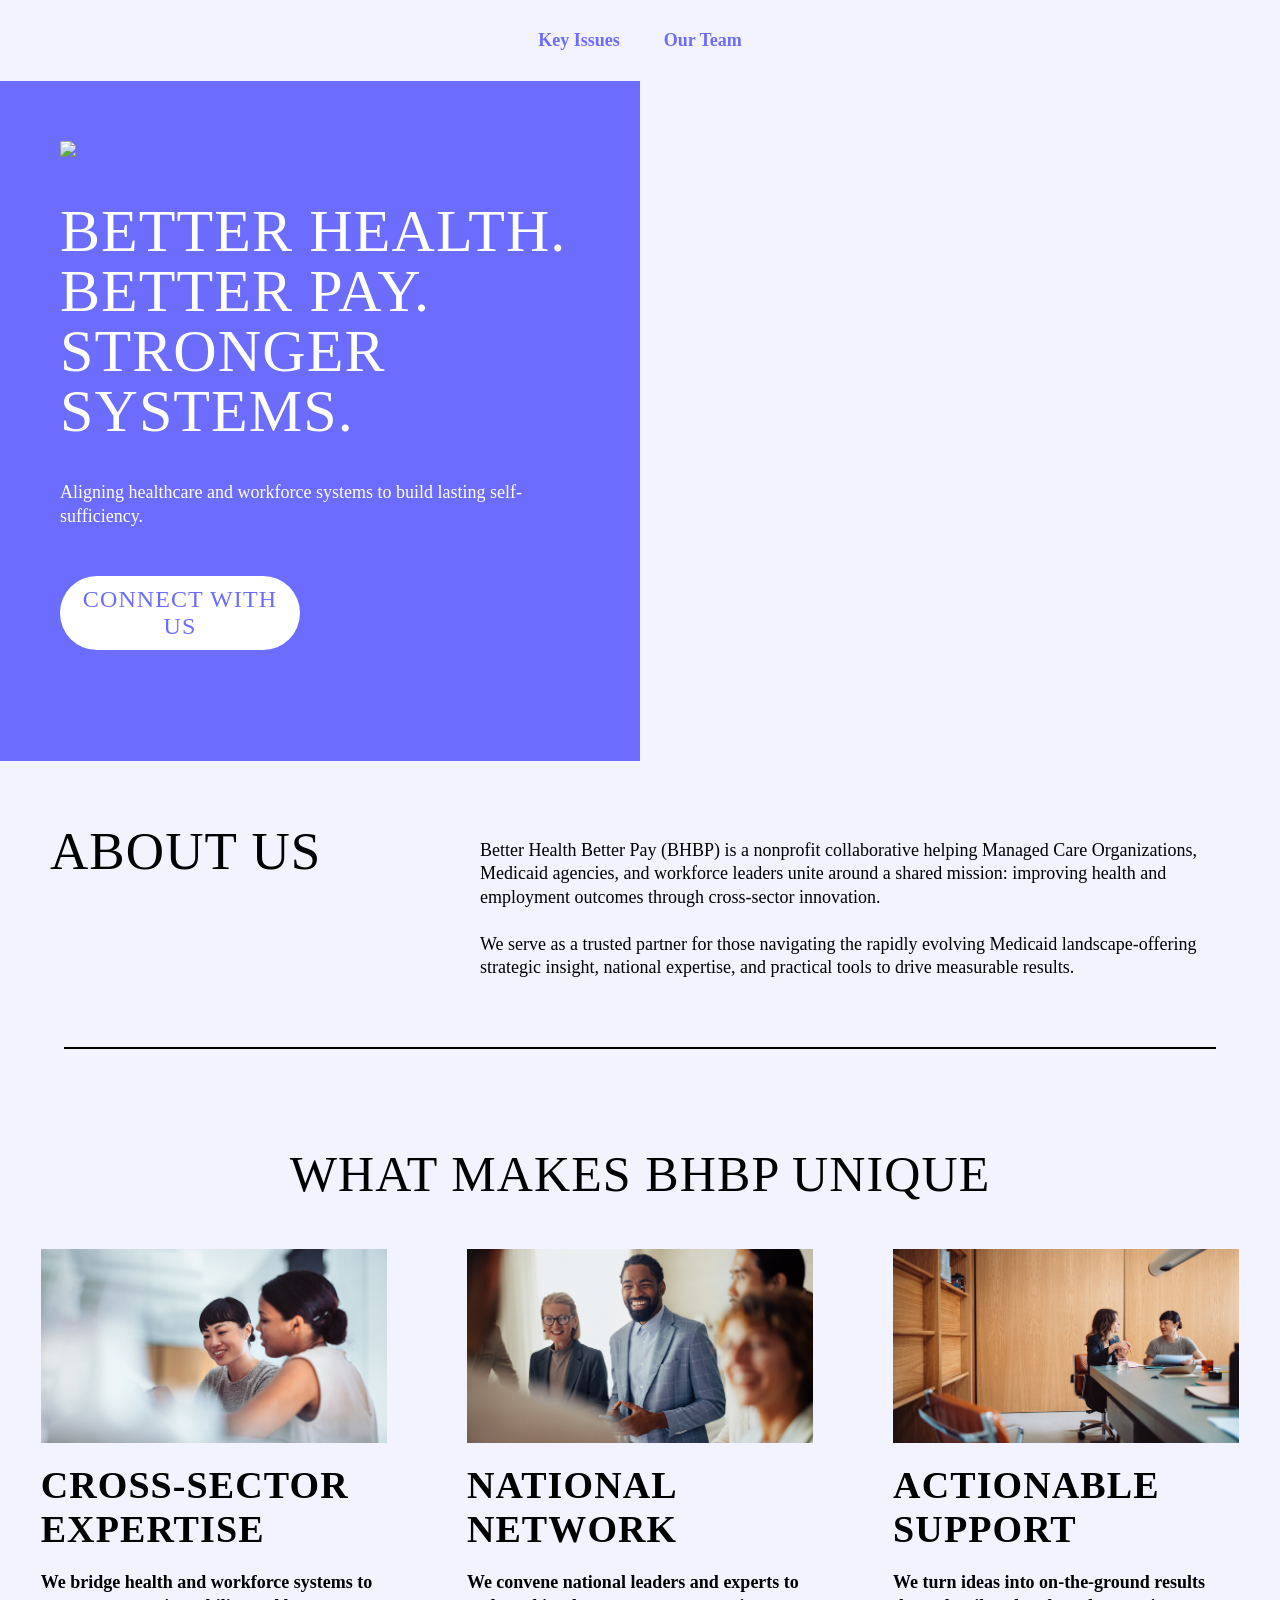
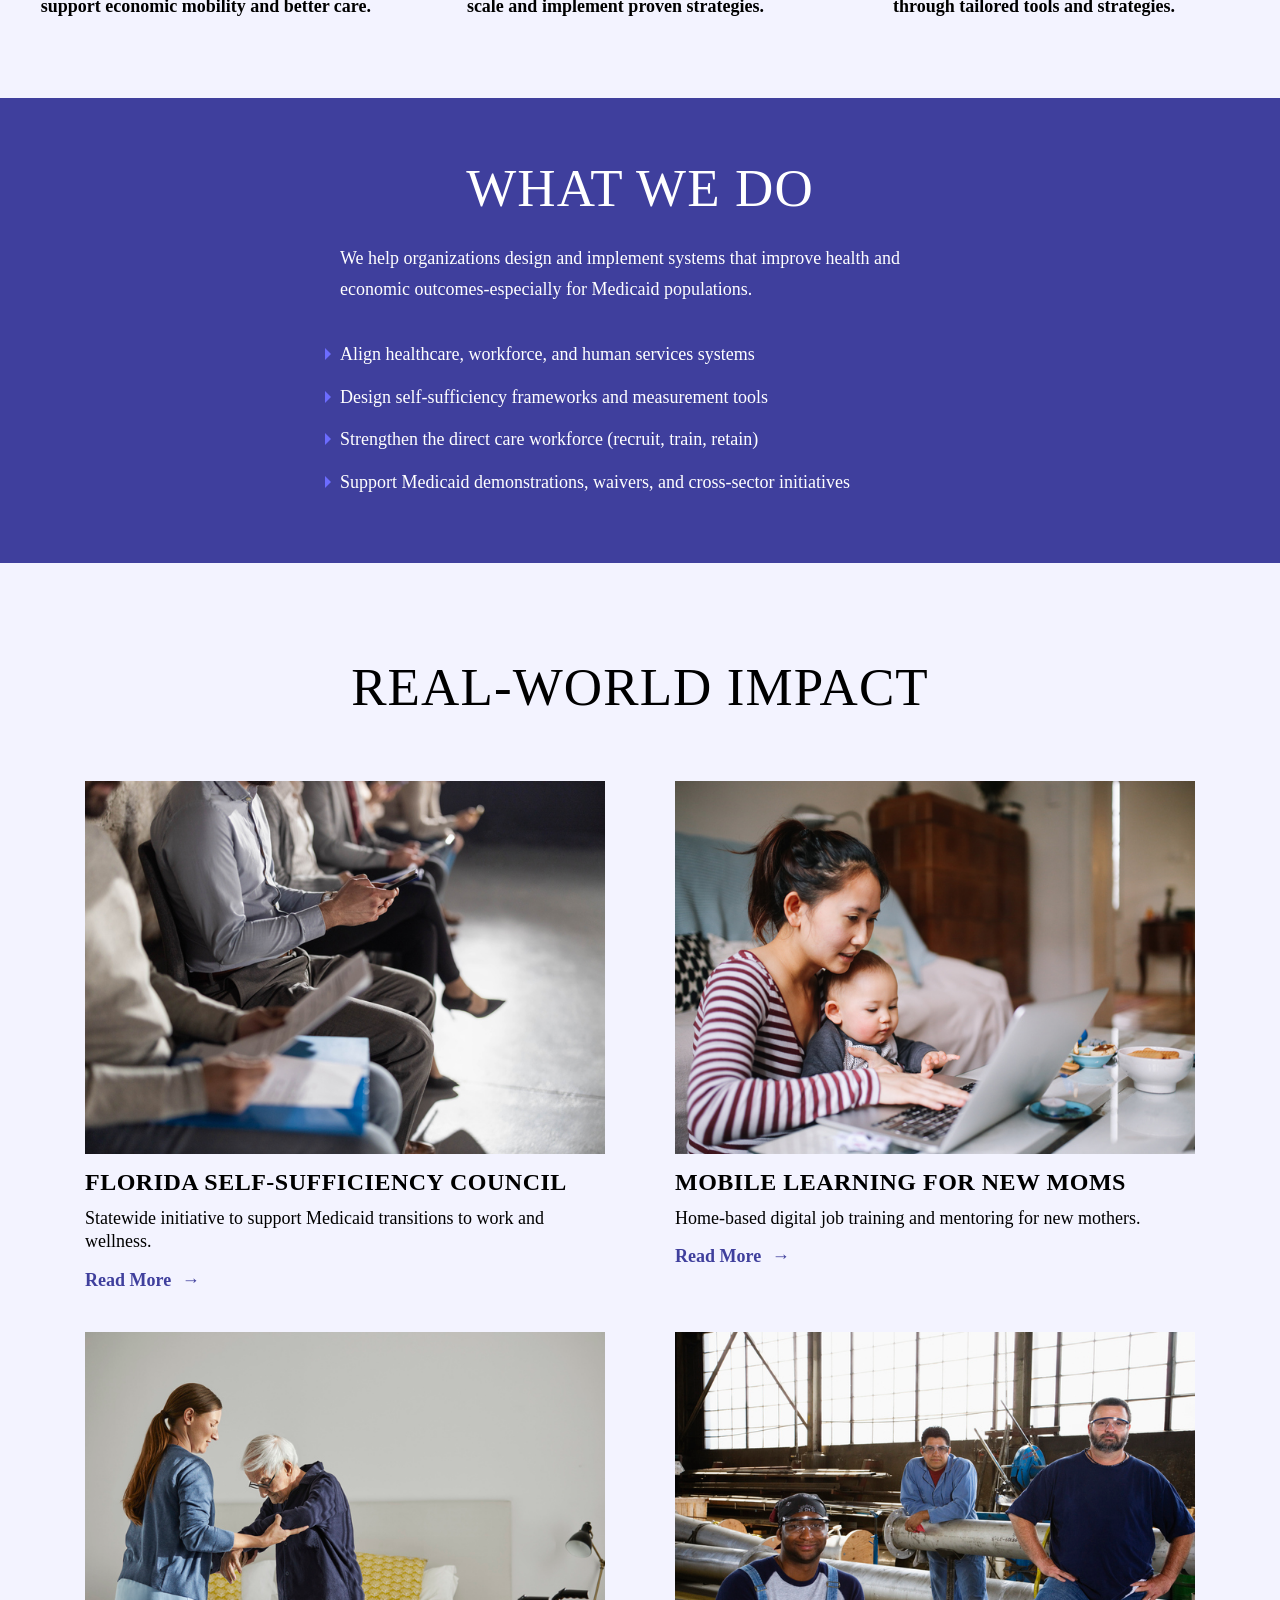
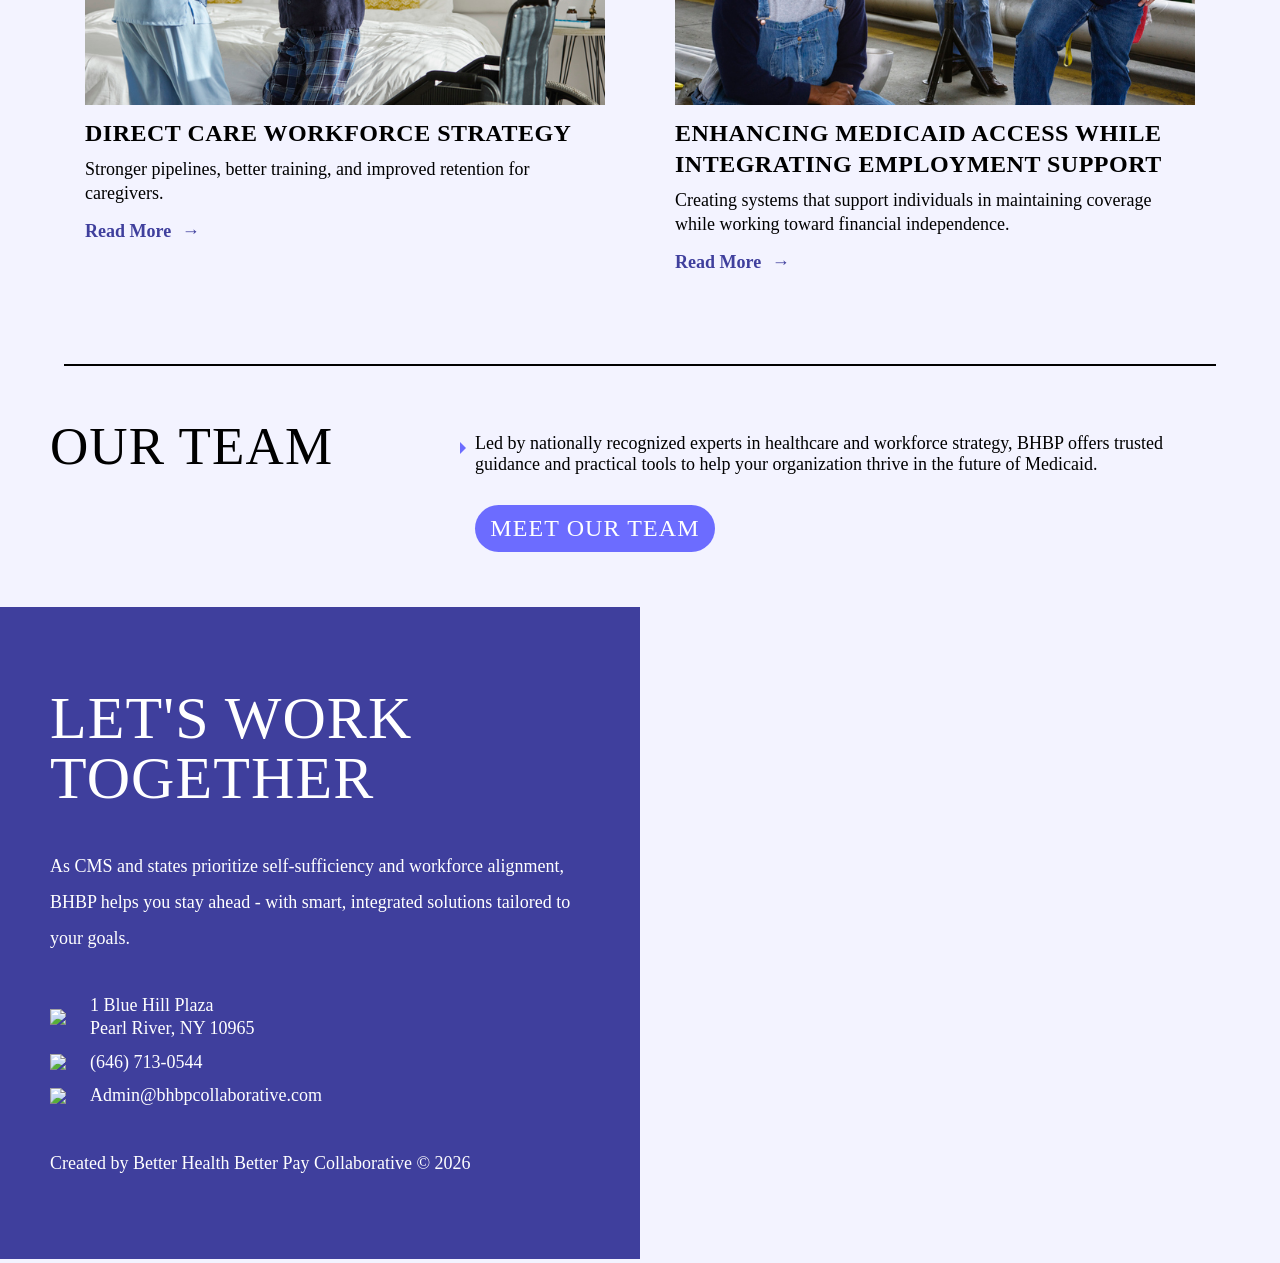
==== index.html @ f6bab240 "Update index.html Removed periods" ====
<!DOCTYPE html>
<html lang="en" dir="ltr">
  <head>
    <meta charset="utf-8">
    <meta name="viewport" content="width=device-width, initial-scale=1.0">
    <meta name="keywords" content="HTML, CSS">

    <title>Better Health Better Pay</title>
    <link rel="stylesheet" href="https://use.typekit.net/xev8wrg.css">
    <link rel="stylesheet" href="bhbp.css?v=3">
    <link rel="icon" type="image/png" href="images/BHBP.ico">

  </head>

  <body>
    <nav>
      <a href="key-issues">Key Issues</a>
      <a href="team">Our Team</a>

    </nav>
    <div class="banner">
      <div class="half-width purple">
        <img class="logo" src="images/bhbp_logo.png">

        <h1 class="white-text">
          Better Health. <br>
          Better Pay. <br>
          Stronger Systems.
        </h1>
        <p class="white-text">
          Aligning healthcare and workforce systems to build lasting self-sufficiency.
        </p>
        <a href="mailto:Admin@bhbpcollaborative.com">
          <button class="white purple-text">
            Connect with us
          </button>
        </a>
      </div>

      <div class="half-width background">
      </div>
    </div>
  <div class="section-1">
    <h2>
      About Us
    </h2>
      <p>
        Better Health Better Pay (BHBP) is a nonprofit collaborative helping Managed Care Organizations, Medicaid agencies, and workforce leaders unite around a shared mission: improving health and employment outcomes through cross-sector innovation.
        <br><br>
        We serve as a trusted partner for those navigating the rapidly evolving Medicaid landscape-offering strategic insight, national expertise, and practical tools to drive measurable results.
      </p>
  </div>
  <div class="divider"></div>

  <div class="section-2">
    <h1>
      What Makes BHBP Unique
    </h1>

    <div class="third-width">
      <img src="images/bh.png">
      <h2>
        Cross-Sector Expertise
      </h2>
      <p>
        We bridge health and workforce systems to support economic mobility and better care.
      </p>
    </div>
    <div class="third-width">
      <img src="images/bp.png">
      <h2>
        National Network
      </h2>
      <p>
        We convene national leaders and experts to scale and implement proven strategies.
      </p>
    </div>
    <div class="third-width">
      <img src="images/bo.png">
      <h2>
        Actionable Support
      </h2>
      <p>
        We turn ideas into on-the-ground results through tailored tools and strategies.
      </p>
    </div>
  </div>


  <div class="section-what-we-do">
    <h2>
      What We Do
    </h2>
    <p>
      We help organizations design and implement systems that improve health and economic outcomes-especially for Medicaid populations.
    </p>
    <ul>
      <li>Align healthcare, workforce, and human services systems</li>
      <li>Design self-sufficiency frameworks and measurement tools</li>
      <li>Strengthen the direct care workforce (recruit, train, retain)</li>
      <li>Support Medicaid demonstrations, waivers, and cross-sector initiatives</li>
    </ul>
    <!-- <a href="our-services.html">
      <button class="purple white-text">
        Explore Our Services
      </button>
  </a> -->
  </div>

  <div class="section-blog">
    <h2 class="heading">
      Real-World Impact
    </h2>
    <a href="new-collaboration-empowers-floridians-toward-self-sufficiency.html" target="_blank" class="single-post-preview">
      <img src="images/self-sufficiency-council.jpg">
      <h2>Florida Self-Sufficiency Council</h2>
      <p>
        Statewide initiative to support Medicaid transitions to work and wellness.
      </p>
      <span class="read-more">Read More</span>
    </a>

    <a href="mobile-learning-pilot.html" target="_blank" class="single-post-preview">
      <img src="images/mobile-learning.jpg">
      <h2>Mobile Learning for New Moms</h2>
      <p>
        Home-based digital job training and mentoring for new mothers.
      </p>
      <span class="read-more">Read More</span>
    </a>

    <a href="nbhbp-partners-with-mco.html" target="_blank" class="single-post-preview">
      <img src="images/direct-care.jpg">
      <h2>Direct Care Workforce Strategy </h2>
      <p>
        Stronger pipelines, better training, and improved retention for caregivers.
      </p>
      <span class="read-more">Read More</span>
    </a>

    <a href="enhancing-medicaid-access.html" target="_blank" class="single-post-preview">
      <img src="images/employment-support.jpg">
      <h2>Enhancing Medicaid Access While Integrating Employment Support</h2>
      <p>
        Creating systems that support individuals in maintaining coverage while working toward financial independence.
      </p>
      <span class="read-more">Read More</span>
    </a>

  </div>

  <div class="divider"></div>

  <div class="section-2-5">
    <h2>
      Our Team
    </h2>

    <div>
      <ul>
        <li>
          Led by nationally recognized experts in healthcare and workforce strategy, BHBP offers trusted guidance and practical tools to help your organization thrive in the future of Medicaid.
        </li>
        <a href="team.html" target="_blank">
          <button class="purple white-text">
            Meet Our Team
          </button>
        </a>
      </ul>
  </div>
  </div>

  <div class="section-3">
    <div class="half-width dark-purple">
      <div>
        <h1 class="white-text">
          Let's Work Together
        </h1>
          <p class="white-text">
            As CMS and states prioritize self-sufficiency and workforce alignment, BHBP helps you stay ahead - with smart, integrated solutions tailored to your goals.
          </p>
        <div class="row">
          <img src="images/location.png"><span class="white-text">1 Blue Hill Plaza<br> Pearl River, NY 10965</span>
        </div>
        <div class="row">
          <img src="images/phone.png"><span class="white-text">(646) 713-0544</span>
        </div>
        <div class="row">
          <img src="images/mail.png"><a href="mailto:admin@bhbpcollaborative.com"><span class="white-text">Admin@bhbpcollaborative.com</span><a>
        </div>
        <p class="white-text"> Created by Better Health Better Pay Collaborative &copy; <script>document.write(new Date().getFullYear())</script></p>
      </div>
    </div>

    <div class="half-width">
      <a class="a">
      <iframe width="100%"
              height="450px"
              style="border:0"
              loading="lazy"
              allowfullscreen
              src="https://www.google.com/maps/embed/v1/place?q=place_id:ChIJf0bRrrjowokRGi7zUZTgr6k&key=AIzaSyC7jazIGp3U0AG9s5NQZPxcQSYVen6KVE8">
      </iframe>
    </a>

    </div>
  </div>

  </body>
</html>
---- bhbp.css ----
@font-face {
  font-family: Martin;
  src: url('./fonts/MARTIN-Regular.woff') format('woff');
}

iframe {
  height: 100%;
}

html {
  background: #f3f3ff;
}
div {
    box-sizing: border-box;
}
nav {
    color: white;
    display: flex;
    justify-content: center;
    align-items: center;
    max-width: 100%;
    padding: 20px;
}
nav a {
    color: #6c6cff;
    font-size: 18px;
    margin: 10px 22px;
    font-family: 'muli';
    font-weight: 600;
    transition: all .5s;
}
nav a:hover {
  color: #3f3f9d;
  text-decoration: underline;
}


#blog-nav-logo {
    height: auto;
    width: 153px;
    display: block;
    margin: 14px auto 0;
}
#blog-nav-logo img {
    max-width: 100%;
}
.blog-post img {
  width: 100%;
  max-height: 500px;
  object-fit: cover;
  object-position: center;
}
.blog-background {
  padding: 50px;
  background: #f7f7f7;
  display: flex;
  justify-content: center;
}
.blog-post {
    background: white;
    display: flex;
    flex-direction: column;
    align-items: flex-start;
    justify-content: flex-start;
    align-content: flex-start;
    border-radius: 10px;
    max-width: 1100px;
    border-radius: 10px;
    overflow: clip;
}
.blog-content {
  padding: 0 50px 50px;
}
.blog-content li {
    line-height: 1.7;
    margin: 11px 0px;
}
.post-information img {
    height: 40px;
    width: 40px;
    border-radius: 50%;
    margin-right: 8px;
    background: #f3f3f3;
}
.post-information {
    display: flex;
    align-items: center;
}
.blog-content p {
    line-height: 1.7;
}
/* colors */

.purple {
  background: #6C6CFF;
}
.purple-text {
  color: #6C6CFF;
}
.dark-purple {
  background-color: #3F3F9D;
}
.white-text {
  color: white;
}

/* Columns */
.half-width {
    width: 50%;
    box-sizing: border-box;
}

.logo {
  width: 170px;
}

body {
  margin: 0;
  overflow-x: hidden;
}
ul {
  padding: 5px;
}
p, span {
  font-weight: 500;
  font-size: 18px;
  line-height: 1.3;
  font-family: Muli;
  color: black;
}
h1, h2, h3, h4 {
  font-family: Martin;
  text-transform: uppercase;
  letter-spacing: 1.1px;
  font-weight: 100;
}
h1 {
  font-size: 60px;
  text-transform: uppercase;
  letter-spacing: 1.1px;
  font-weight: 100;
  line-height: 1;
}
h2 {
  color: black;
  font-size: 53px;
  letter-spacing: 1.1px;
}
a {
  text-decoration: none;
}

button {
  font-size: 24px;
  font-family: Martin;
  padding: 10px;
  border-radius: 50px;
  width: 240px;
  border: none;
  box-shadow: none;
  text-transform: uppercase;
  letter-spacing: 1.1px;
  font-weight: 100;
  margin-top: 30px;
  cursor: pointer;
  background: white;

}
button:hover {
  color: white !important;
  background:#3f3f9c;
}
.banner {
  height: 680px;
  display: flex;
  flex-direction: row;
  }

  .half-width.purple {
    padding: 60px;
  }

.banner .background {
  background-image:url(./images/bhbp-banner.png);
  background-repeat: no-repeat;
  background-size: cover;
  background-position: center;
  position: relative;

}
.divider {
  height: 2px;
  width: 90%;
  background: black;
  margin: 50px auto;
}

.section-1, .section-2-5 {
  display: flex;
  padding: 0 50px;
  flex-direction: row;
  justify-content: space-evenly;
  align-items: flex-start;
  flex-wrap: nowrap;
}
.section-2-5 li, .section-what-we-do li {
  list-style-type: none;
  margin: 0;
    padding: 0;
}
.section-2-5 li::before, .section-what-we-do li::before {
  content: "";
  height: 0;
  width: 0;
  color: red;
  border-color: transparent #6c6cff;
  border-style: solid;
  border-width: 0.5em 0 0.5em 0.5em;
  position: relative;
  display: block;
  left: -15px;
  top: 21px;
  font-size: 12px;
}
.section-1 {
  padding: 60px 50px 0;
}

.section-1 h2, .section-2-5 h2 {
  width: 675px;
  margin: 0;
}

.section-1 p {
  max-width: 750px;
}
ul:not(.blog-content ul) {
  width: 750px;
  margin: 0;
}
.section-2-5 {
  padding: 0 50px 50px;
}
 li {
  margin: 5px 0;
  font-family: Muli;
  font-size: 18px;
}
.section-2 {
  display: flex;
  padding: 50px 0;
  flex-wrap:wrap;
  justify-content: center;
}
.section-2 h1 {
  width: 100%;
  text-align: center;
  margin: 0 0 20px;
  font-size: 50px;
}
.section-2 p {
  font-weight: 600;
  margin: 0;
}
.section-2 h2 {
  font-weight: 600;
  margin: 20px 0;
  font-size: 38px;
}
.section-blog {
    display: flex;
    padding: 50px 50px 20px;
    max-width: 100%;
    flex-direction: row;
    flex-wrap: wrap;
    /* background: #f3f3ff; */
    justify-content: center;
}
.section-blog .heading {
  text-align: center;
}
.section-blog h2 {
  width: 100%;
  transition: all .5s;
}

.single-post-preview {
  width: 50%;
  padding: 20px 35px;
  box-sizing: border-box;
  max-width: 800px;
  transition: all .5s;
  }
  .single-post-preview:hover {
    transform: scale(1.02);
  }
  .single-post-preview:hover h2 {
      color: #6C6CFF;
  }
  .single-post-preview:hover span {
    color: #6C6CFF;
  }
  .single-post-preview img {
    width: 100%;
    height: 373px;
    object-fit: cover;
  }
.single-post-preview h2 {
    font-size: 24px;
    margin: 9px 0;
    line-height: 1.3;
    letter-spacing: 0.5px;
    font-family: 'muli';
    font-weight: 700;
}
.single-post-preview p {
  margin:0;
}
.third-width {
  width: 33.3%;
  padding: 30px 40px;
  display: flex;
  flex-direction: column;
  align-content: center;
  align-items: center;
  justify-content: flex-start;
}
.third-width img {
  width: 100%;
  aspect-ratio: 616 / 345;
  object-fit: cover;
}

.section-3 .half-width.dark-purple {
  padding: 40px 50px;
  display: flex;
  flex-direction: column;
  align-content: flex-start;
  align-items: flex-start;
}
.half-width.dark-purple p {
    margin: 38px 0px;
    line-height: 2;
    max-width: 600px;
}
.row {
  display: flex;
  flex-direction: row;
  flex-wrap: nowrap;
  align-content: center;
  justify-content: flex-start;
  align-items: center;
  margin: 10px 0;
}
.row img {
  width: 30px;
  margin: 0 10px 0 0;
}
.row a :hover {
  color: #6C6CFF;
  text-decoration: underline;
}
.section-3 {
  display: flex;
}

/* Team Page */
.team-background {
    padding: 0 50px 50px;
    display: flex;
    flex-wrap: wrap;
}
.team-member {
    background: #6c6cff;
    border-radius: 10px;
    margin: 10px;
    max-width: 420px;
    width: 45%;
    padding: 30px;
    color: white;
}
.team-member p {
    color: white;
    line-height: 1.3;
    font-size: 17px;
}
.team-background h2:not(.section-2-5 h2) {
    color: #3f3f9d;
    width: 100%;
}
.team-member h3 {
    font-size: 28px;
    margin: 0 15px;
    letter-spacing: 2.1px;
}

.team-intro {
    background: #dfdff3;
    border-radius: 10px;
    padding: 62px;
    max-width: 1200px;
    margin: 0 auto 36px;
}
.team-intro h1 {
  margin: 0;
  text-align: center;
}
.team-intro p {
  line-height: 1.7;
}
.team-member img {
    width: 30px;
}
.team-member div {
    display: flex;
    flex-direction: row;
    align-items: center;
    margin-bottom: 30px;
}

.read-more {
  color: #3F3F9D;
  margin-top: 15px;
  display: inline-block;
  font-weight: 600;
font-family: 'Muli';
}
.read-more::after {
   content: " \2192"; /* Unicode for → */
   color: #3F3F9D;
   margin-left: 6px;
 }


 .section-what-we-do {
    display: flex;
    flex-direction: column;
    align-items: center;
    background: #3f3f9d;
    padding: 60px 30px;
}
.section-what-we-do h2 {
  margin: 0 0 7px 0;
  color: white;
}
.section-what-we-do p, .section-what-we-do ul {
    max-width: 600px;
    line-height: 1.7;
    color: white;
    width: 100%;
}


/* Key Issues */
.issue-background {
    display: flex;
    flex-wrap: wrap;
    background: #f0f0ff;
    padding: 51px 20px 80px;
    justify-content: center;
}

.issue-background p:not(.issue-card p) {
    max-width: 800px;
    line-height: 1.7;
    font-size: 17px;
    font-weight: 700;
}
.issue-background h1 {
  font-size: 50px;
}
.issue-card {
    width: 31%;
    padding: 27px;
    background: #6c6cff;
    margin: 1%;
    color: white !important;
    display: flex;
    align-items: flex-start;
    flex-direction: column;
    justify-content: flex-start;
    border-radius: 20px;
    max-width: 500px;
}
.issue-card img {
    width: 120px;
    height: 120px;
    margin: -87px auto -34px;
    background: #6c6cff;
    padding: 18px;
    border-radius: 50%;
}
.issue-background .divider {
  background: none;
}
.issue-card  p {
  color: white;
  line-height: 1.5;
  font-size: 16px;
  margin-bottom: auto;
}
.issue-card span {
  margin: 0 0 11px;
  text-align: center;
  width: 100%;
  font-weight: 700;
  color: #161635;
  font-size: 20px;
}
.issue-card  h2 {
  color: white;
  text-align: center;
  width: 100%;
  font-size: 40px;
  letter-spacing: 1.1px;
  margin: 13px 0;
  line-height: 1;
  text-align: center;
}
@media screen and (max-width: 1200px) {
  .section-1 p {
    max-width: 650px;
  }
  .issue-card h2 {
    font-size: 36px;
  }
  ul:not(.blog-content ul) {
    width: 650px;
  }
  .single-post-preview {
    padding: 20px;
  }
  .single-post-preview img {
    width: 100%;
    height: auto;
    object-fit: cover;
    max-height: 289px;
  }
  .section-blog {
    padding: 20px;
  }
}

@media screen and (max-width: 1000px) {
  .half-width.purple {
    padding: 40px;
  }
  h1 {
    font-size: 50px;
  }
 li, p {
    font-size: 16px;
  }

  .third-width {
    width: 40%;
  }
  .section-1 p {
    max-width: 500px;
  }
  ul:not(.blog-content ul) {
    width: 500px;
  }
  .single-post-preview h2 {
    font-size: 23px;
    letter-spacing: 0.4px;
  }
  .issue-background {
    flex-direction: column;
    align-items: center;
    padding: 51px 20px 30px;
  }
  .issue-card {
    width: 100%;
    max-width: 800px;
    padding: 26px 30px 65px;
    margin: 1% 0 90px;
  }
  .issue-card h2 {
    font-size: 40px;
  }
}
@media screen and (max-width: 900px) {
  .section-blog {
    flex-direction: column;
    align-items: center;
  }
  .single-post-preview {
    width: 100%;
  }
  .section-blog .heading {
    text-align: center;
    margin: 16px 0;
  }
  .section-2 {
    padding: 0;
    justify-content: center;
    flex-direction: column;
    align-items: center;
  }
  .third-width {
    width: 75%;
  }
  .third-width img {
      width: 100%;
      max-height: 270px;
      object-fit: cover;
      object-position: top;
  }
  .section-2 h2 {
    margin: 13px 0;
  }
  .blog-background {
    padding: 50px 30px;
  }
  .blog-content {
    padding: 0 25px 50px;
  }
  .section-3 .half-width.dark-purple {
    padding: 40px 30px;
  }
}

@media screen and (max-width: 800px) {
  .banner {
    height: auto;
    display: flex;
    flex-direction: column-reverse;
  }
  .banner .background {
    height: 450px;
    background-position: top;
  }
  .banner .half-width {
    width: 100%;
  }

  .third-width {
    padding: 30px 8px;
  }
  .section-2 h2 {
    font-size: 31px;
    margin: 10px 0;
  }
  h2 {
    font-size: 48px;
  }
  .dark-purple h1 {
    font-size: 40px;
  }
  .section-3 .half-width.dark-purple {
    padding: 40px 20px;
  }
  .half-width.dark-purple h1 {
    margin: 0;
  }
  .section-1 p {
    max-width: 400px;
  }
  ul:not(.blog-content ul) {
    width: 400px;
  }
  .section-2-5 {
    flex-direction: column;
    align-items: center;
  }
  .section-2-5 h2 {
    text-align: center;
  }
  .section-2-5 button {
    margin: 27px auto 0;
    display: block;
  }
  .team-intro {
    padding: 33px;
  }
  .team-background {
    padding: 0 25px 50px;
  }
  .team-member {
    max-width: 100%;
    width: 100%;
  }
}
@media screen and (max-width: 750px) {
   .section-2-5 {
      padding: 0 30px;
  }
  .section-1 {
    padding: 30px;
  }
  .team-background h2:not(.section-2-5 h2) {
    text-align: center;
  }

}


@media screen and (max-width: 700px) {
  .logo {
    margin: 0 auto;
    background: #8282ff;
    padding: 10px;
    border-radius: 7px;
  }
  p, span {
    font-size: 16px;
  }
  .section-1 {
    padding: 30px;
  }
  .section-2-5 {
    padding:30px;
  }
  .half-width {
    width: 100%;
  }
}

@media screen and (max-width: 650px) {
  .banner .background {
   height: 350px;
  }
  iframe {
    height: 300px;
  }

  .section-3, .section-2-5 {
    flex-direction: column;
  }
  .section-3 .half-width.dark-purple {
    align-items: center;
    padding: 30px;
  }
  .divider {
    margin: 40px auto;
  }
  .section-1 h2, .section-2-5 h2 {
    margin: 0 0 20px 0;
    width: auto;
  }
  .section-1 {
    flex-direction: column;
  }
  .section-1 p, ul {
    width: auto;
  }
  .section-1 p {
    max-width: 100%;
  }
  .third-width {
    padding: 30px 5px;
  }
  .section-2 h2 {
    font-size: 21px;
  }
  .section-2 {
    padding: 20px 0;
  }
  .blog-content h1 {
    font-size: 40px;
  }
  ul:not(.blog-content ul) {
    width: auto;
  }

  .issue-card img {
    width: 100px;
    height: 100px;
  }
  .issue-card span {
    margin: 0;
  }
  .issue-card h2 {
    font-size: 36px;
  }
  .issue-background h1 {
    font-size: 40px;
  }
  .issue-background p:not(.issue-card p) {
    font-size: 16px;
  }
}
@media screen and (max-width: 500px) {
  .banner .background {
    height:300px;
  }
  nav {
    padding: 5px;
  }
  #blog-nav-logo {
    width: 115px;
  }
  .divider {
        margin: 29px auto;
    }
  h1 {
    font-size: 40px;
  }
  button {
    width: 220px;
  }
  h2 {
    font-size: 40px;
  }
  .section-2 {
    flex-direction: column;
    align-items: center;
    padding: 20px;
  }
  .third-width {
    width: 100%;
    padding: 20px 0;
  }
  .section-2 h2 {
    font-size: 30px;
  }
  .section-2 h1 {
    font-size: 45px;
  }

}

@media screen and (max-width: 400px) {
  button {
    width: 200px;
    font-size: 22px;
  }
  .team-background {
    padding: 0 20px 50px;
  }
  .team-member {
    margin: 10px 0;
  }
  .single-post-preview {
        padding: 30px 0;
  }
  .single-post-preview h2 {
    font-size: 19px;
    letter-spacing: 0.4px;
    line-height: 1.2;
  }
  .half-width.dark-purple p {
    line-height: 1.5;
  }
}
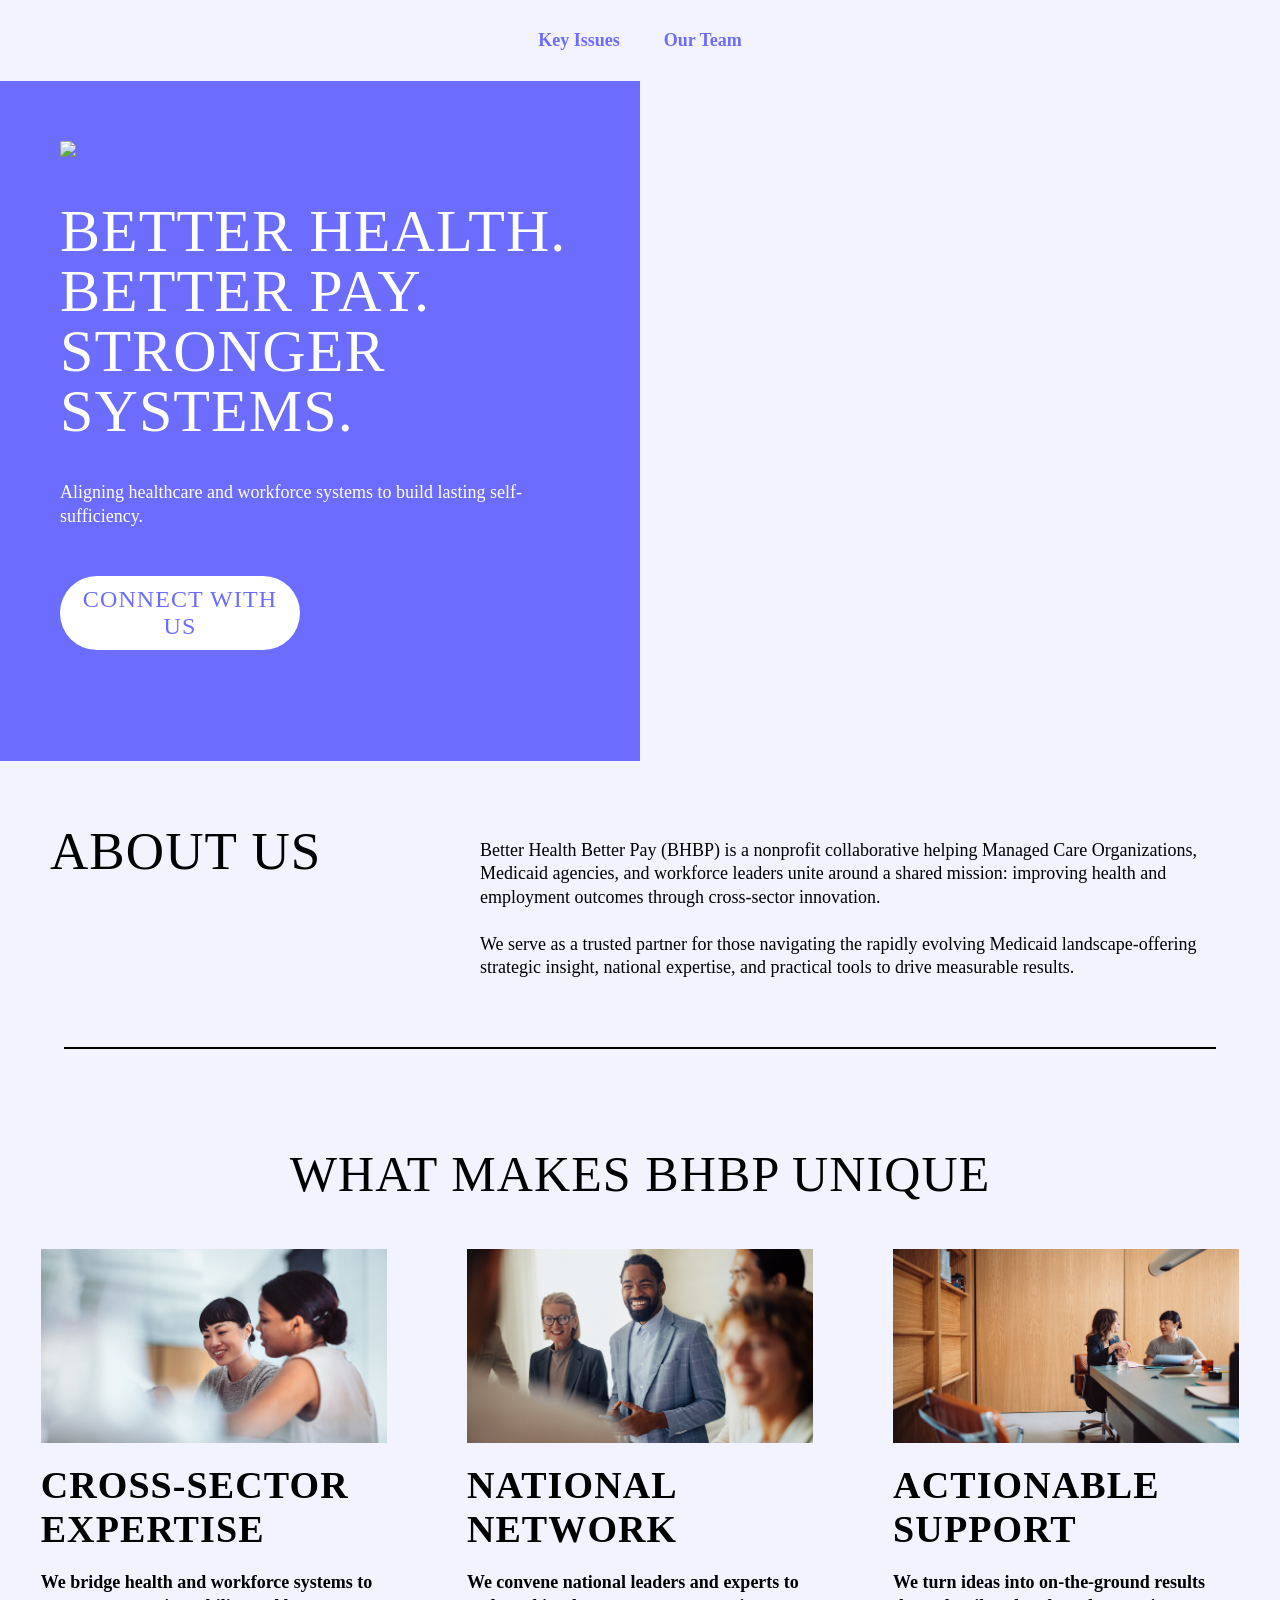
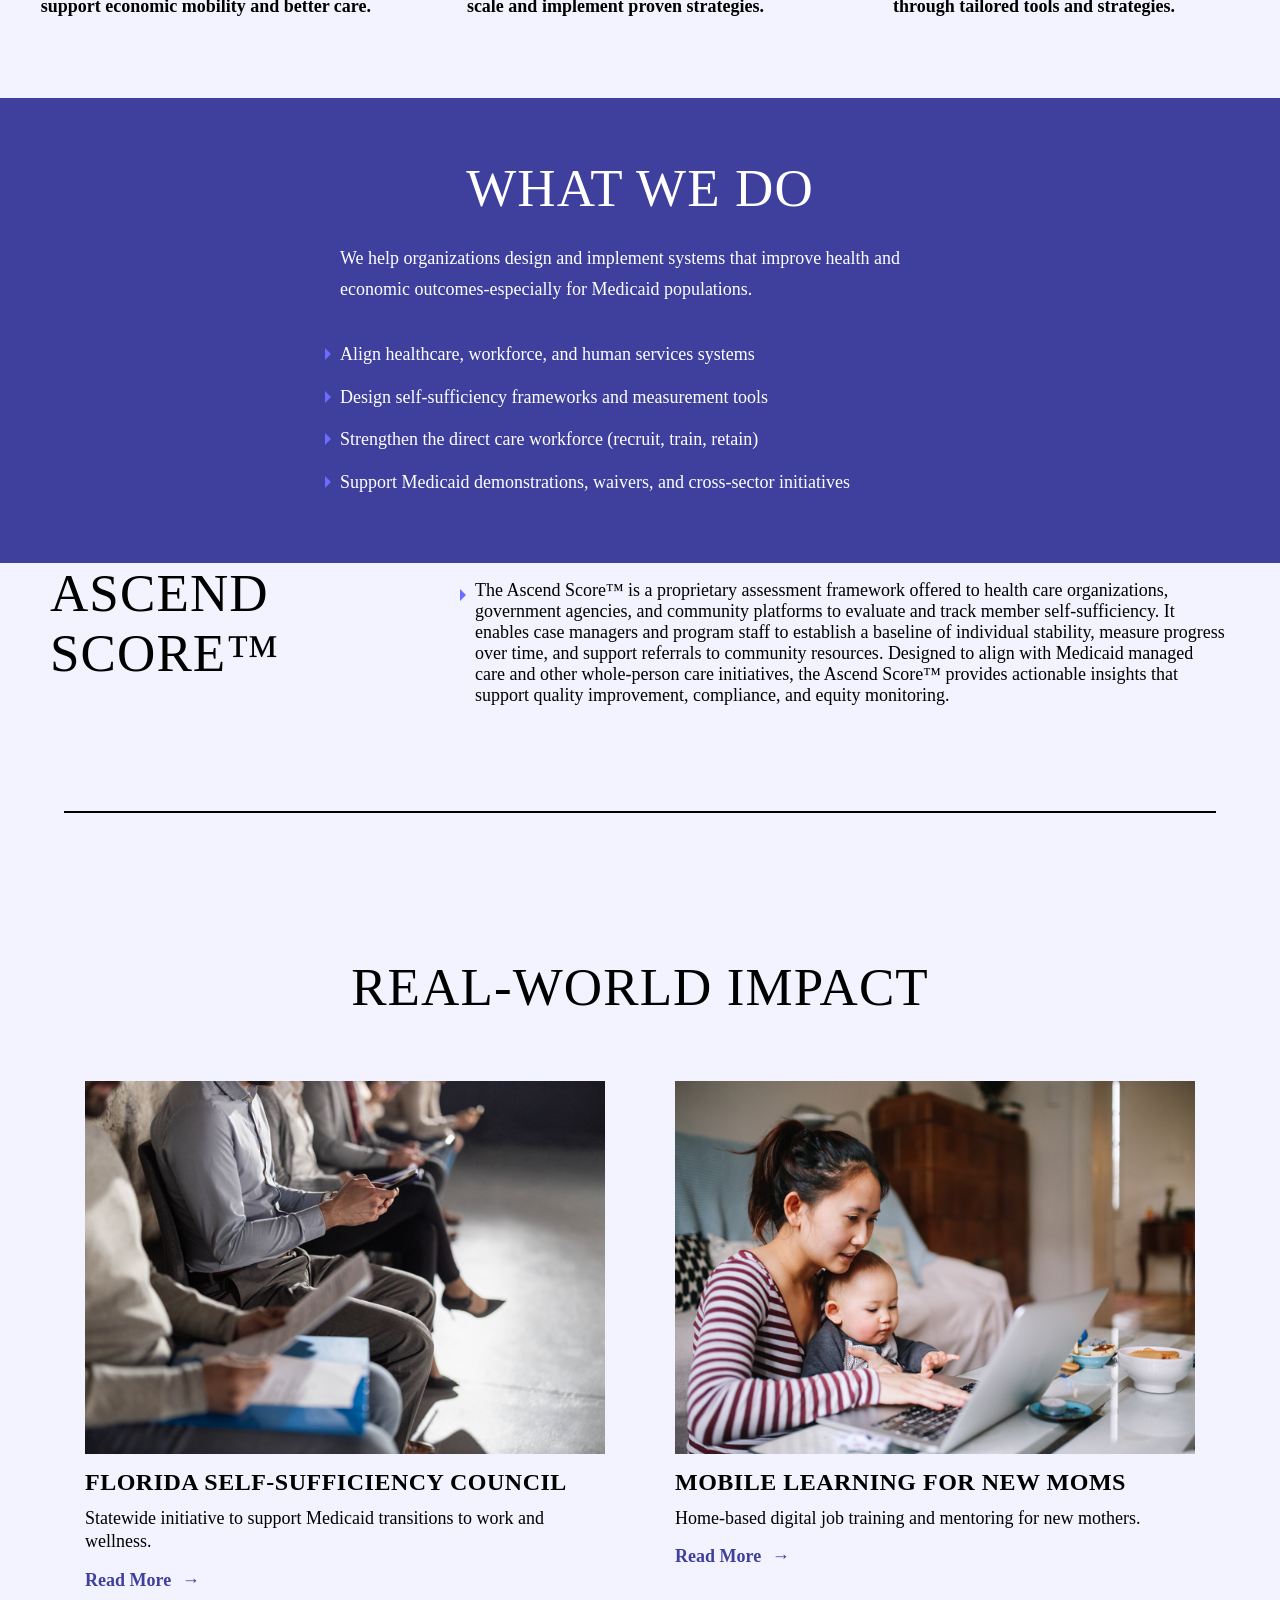
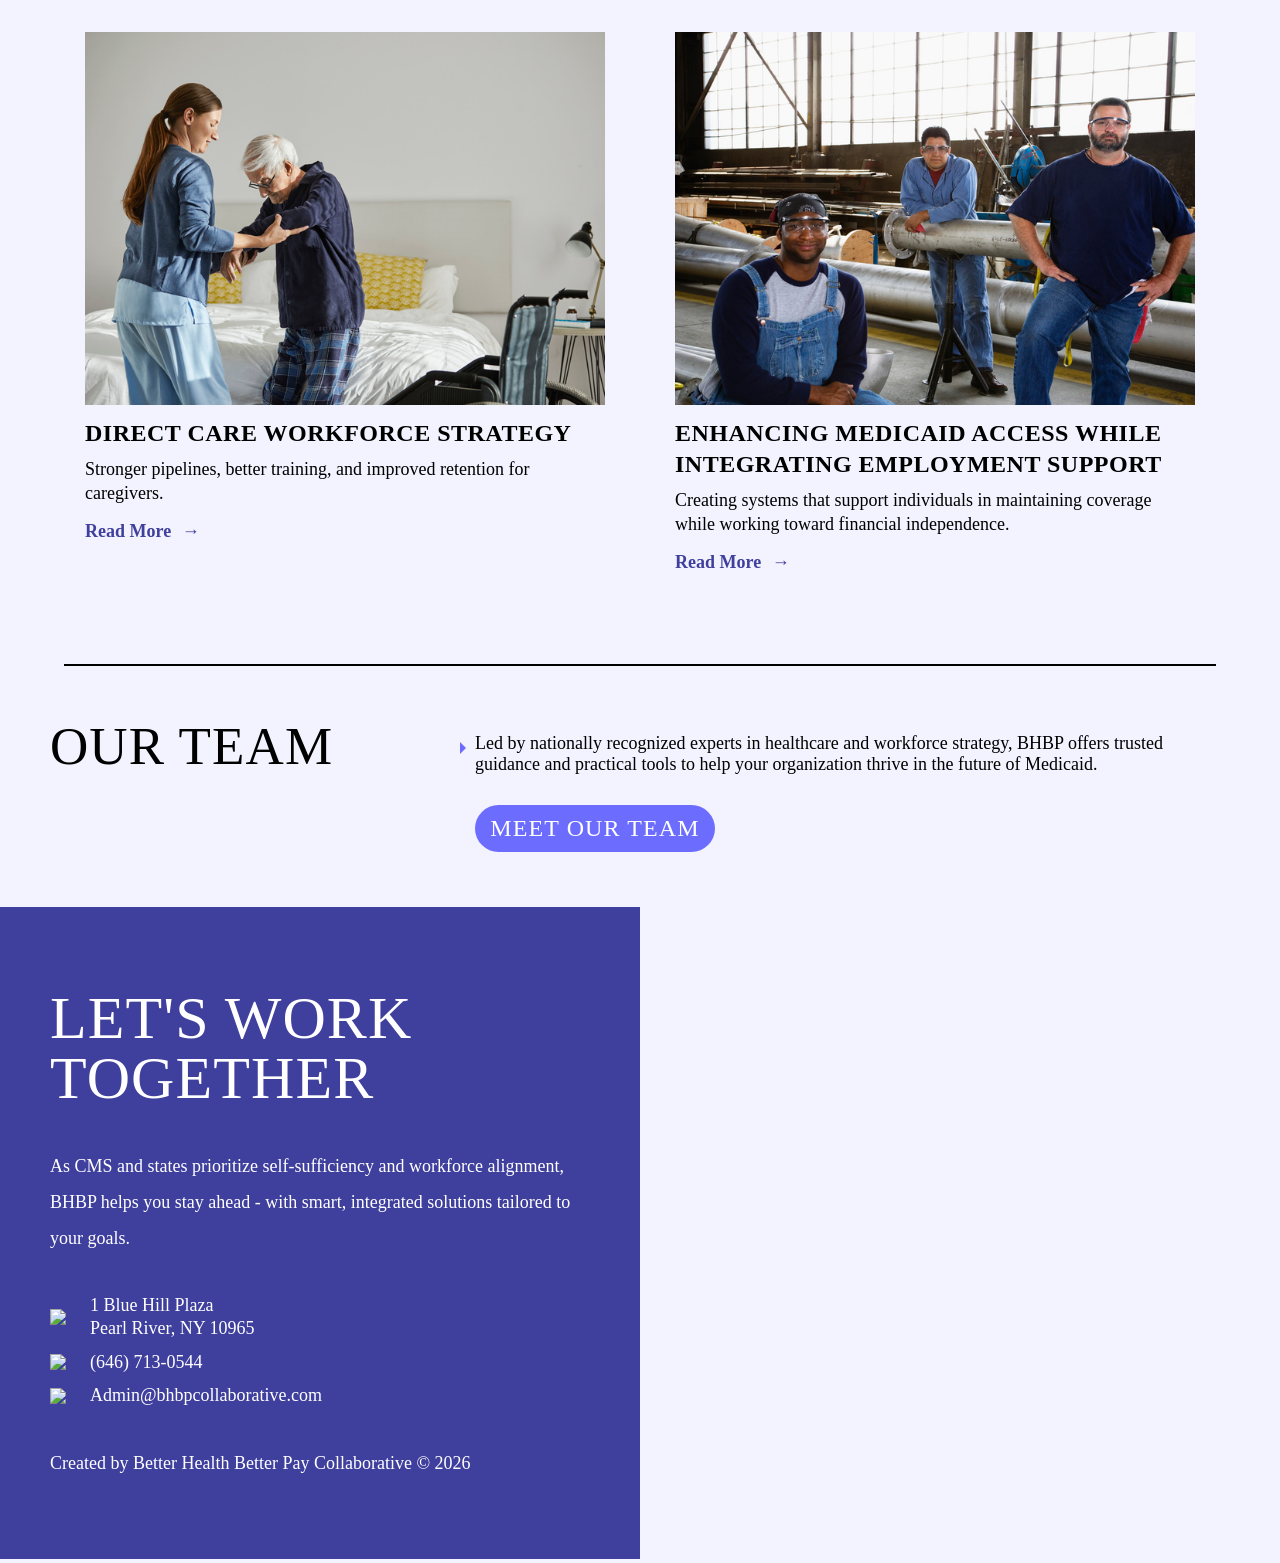
==== commit e149dc37: "Update index.html" ====
--- a/index.html
+++ b/index.html
@@ -100,12 +100,29 @@
       <li>Strengthen the direct care workforce (recruit, train, retain)</li>
       <li>Support Medicaid demonstrations, waivers, and cross-sector initiatives</li>
     </ul>
+ 
     <!-- <a href="our-services.html">
       <button class="purple white-text">
         Explore Our Services
       </button>
   </a> -->
   </div>
+
+  <div class="section-2-5">
+    <h2>
+      Ascend Score™
+    </h2>
+
+    <div>
+      <ul>
+        <li>
+          The Ascend Score™ is a proprietary assessment framework offered to health care organizations, government agencies, and community platforms to evaluate and track member self‑sufficiency. It enables case managers and program staff to establish a baseline of individual stability, measure progress over time, and support referrals to community resources. Designed to align with Medicaid managed care and other whole‑person care initiatives, the Ascend Score™ provides actionable insights that support quality improvement, compliance, and equity monitoring.  
+        </li>
+      </ul>
+  </div>
+  </div>
+  
+  <div class="divider"></div>
 
   <div class="section-blog">
     <h2 class="heading">
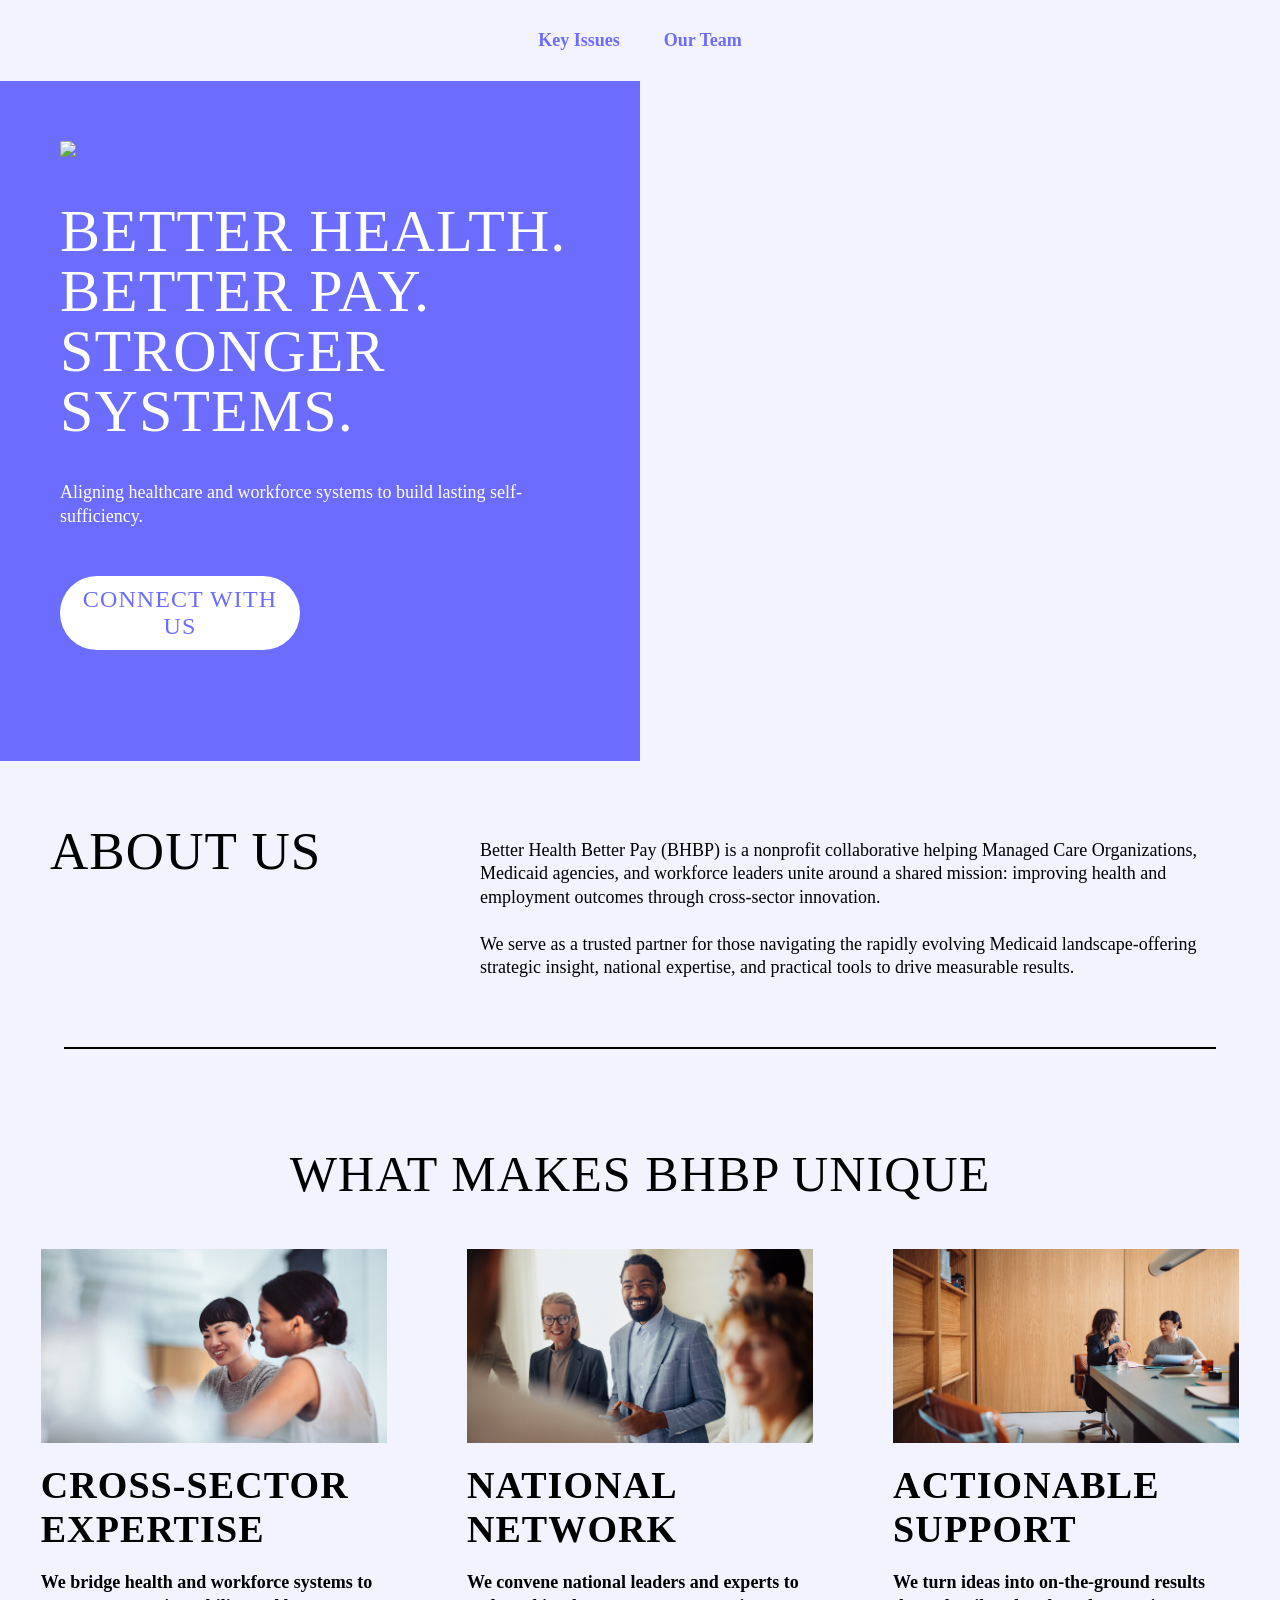
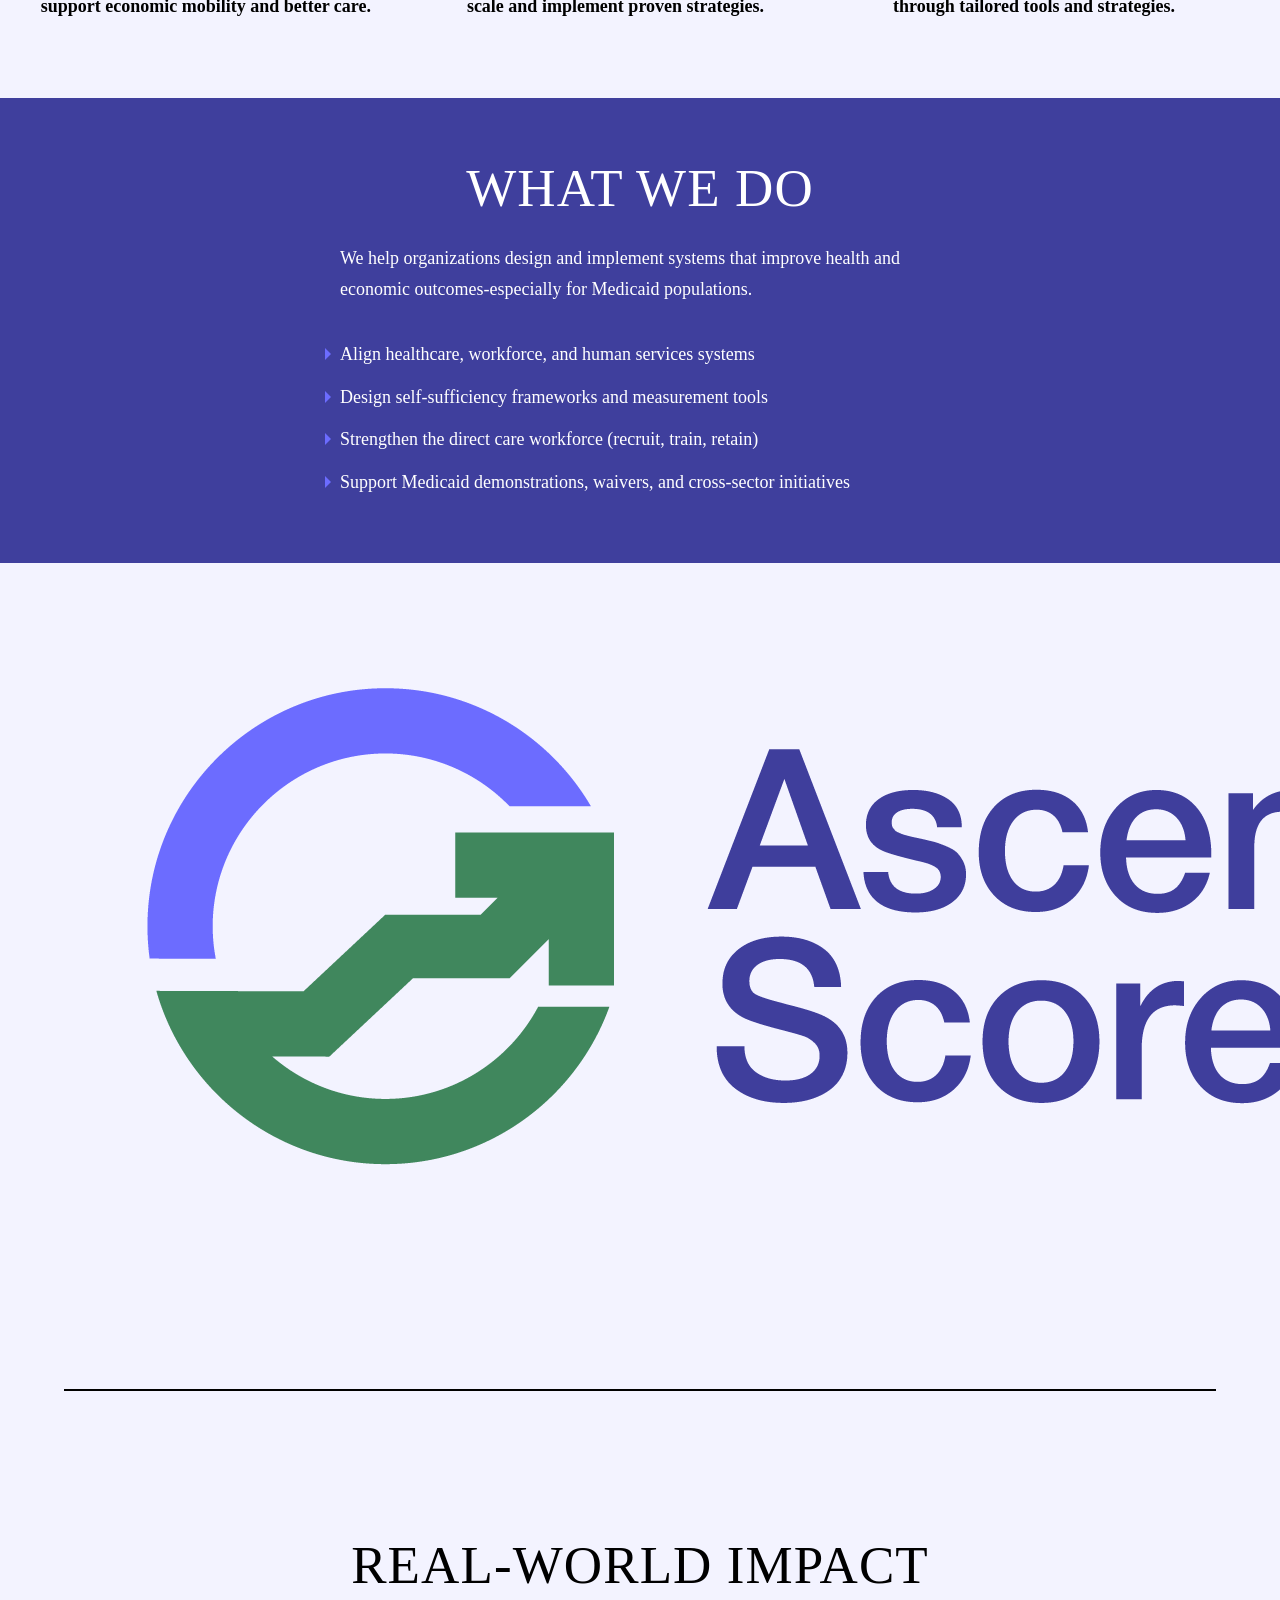
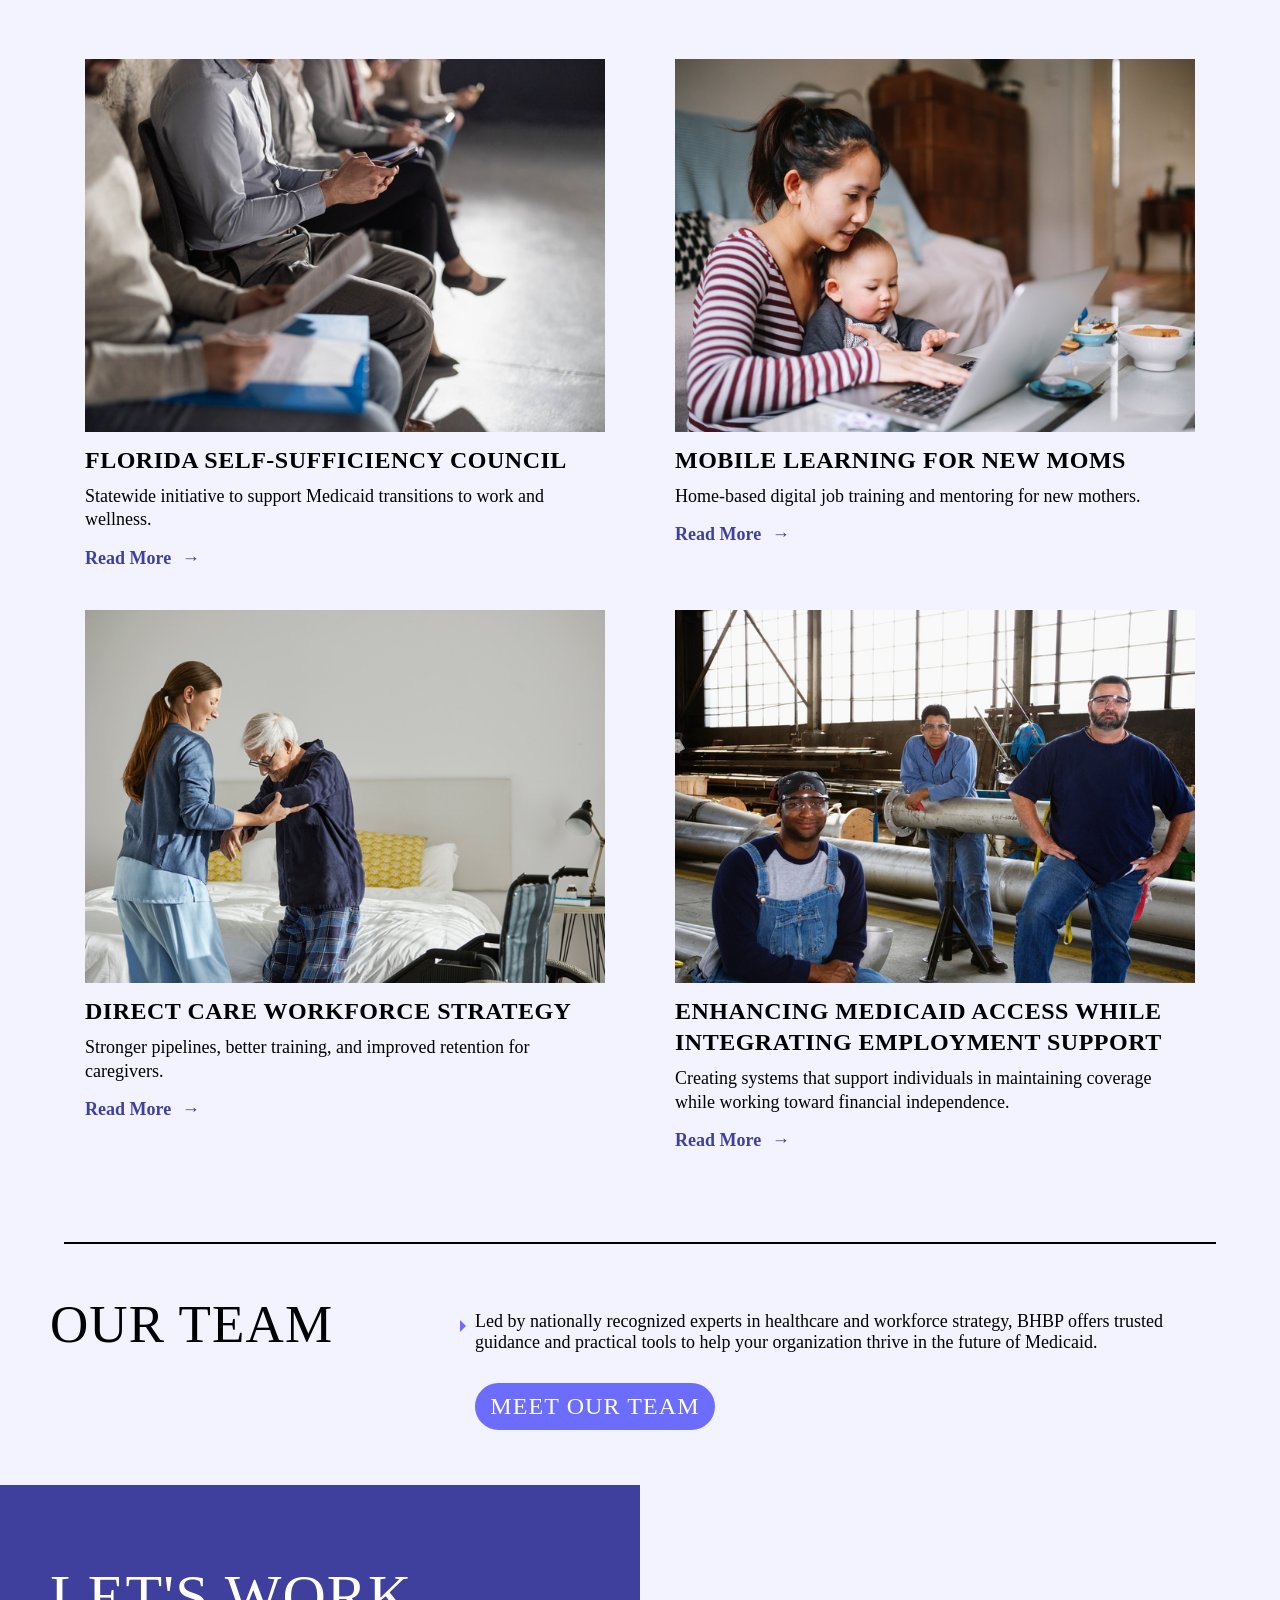
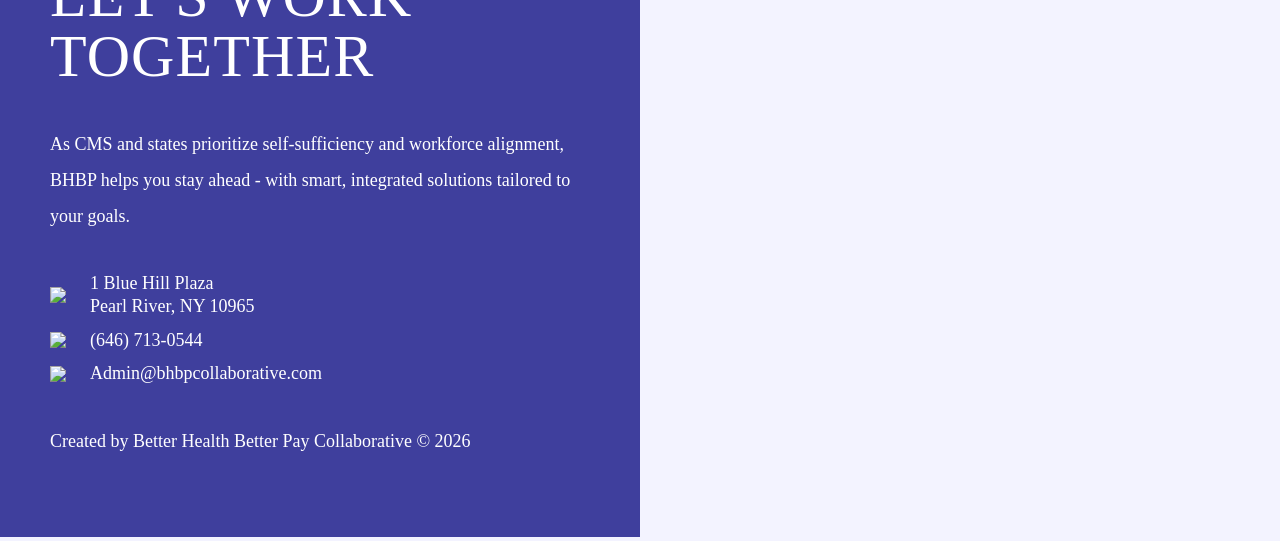
==== commit c4d83a7f: "Update index.html Added Ascend language" ====
--- a/index.html
+++ b/index.html
@@ -108,13 +108,13 @@
   </a> -->
   </div>
 
-  <div class="section-2-5">
-    <h2>
+<div class="section-2-5" id="ascend-section">
+    <img src="images/ascend.png" id="ascend-img">
+
+    <div>
+      <h2>
       Ascend Score™
-    </h2>
-
-    <div>
-      <ul>
+    </h2><ul>
         <li>
           The Ascend Score™ is a proprietary assessment framework offered to health care organizations, government agencies, and community platforms to evaluate and track member self‑sufficiency. It enables case managers and program staff to establish a baseline of individual stability, measure progress over time, and support referrals to community resources. Designed to align with Medicaid managed care and other whole‑person care initiatives, the Ascend Score™ provides actionable insights that support quality improvement, compliance, and equity monitoring.  
         </li>
@@ -122,7 +122,7 @@
   </div>
   </div>
   
-  <div class="divider"></div>
+  <div class="divider" id="ascend-divider"></div>
 
   <div class="section-blog">
     <h2 class="heading">
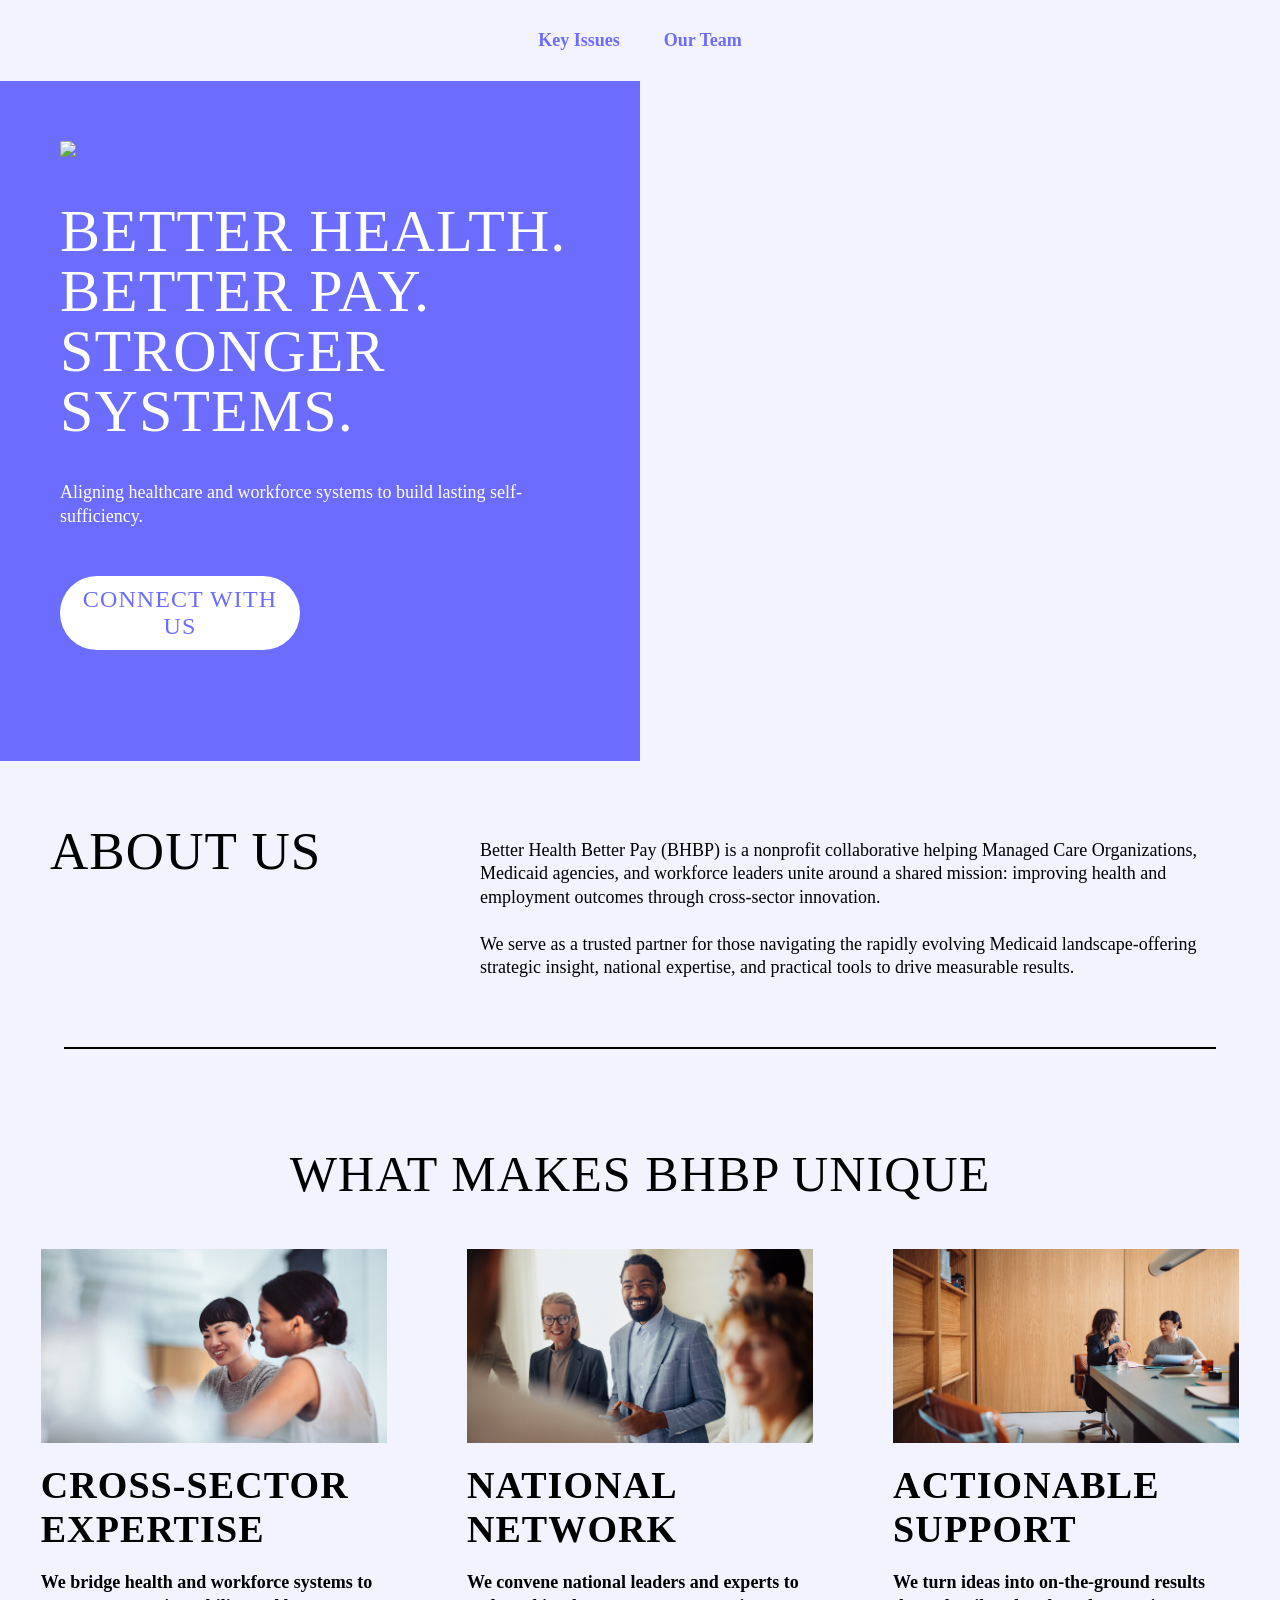
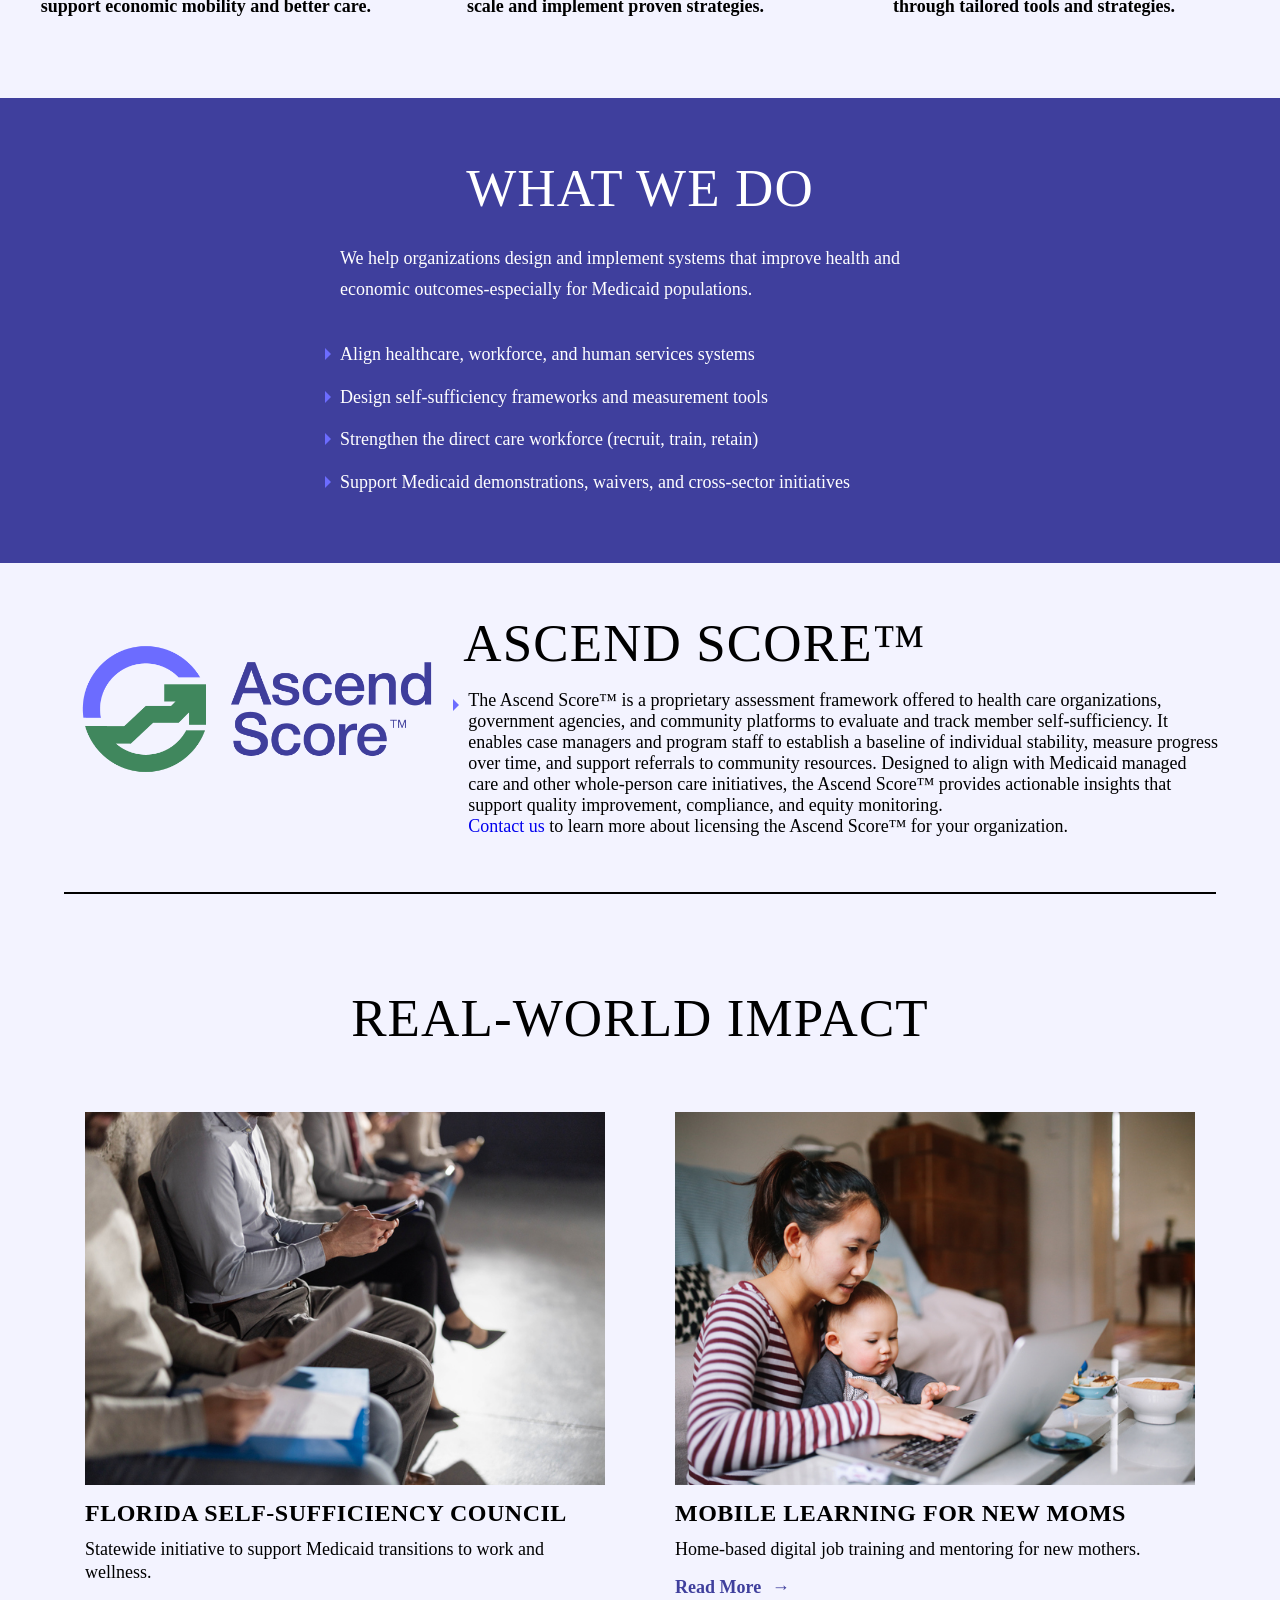
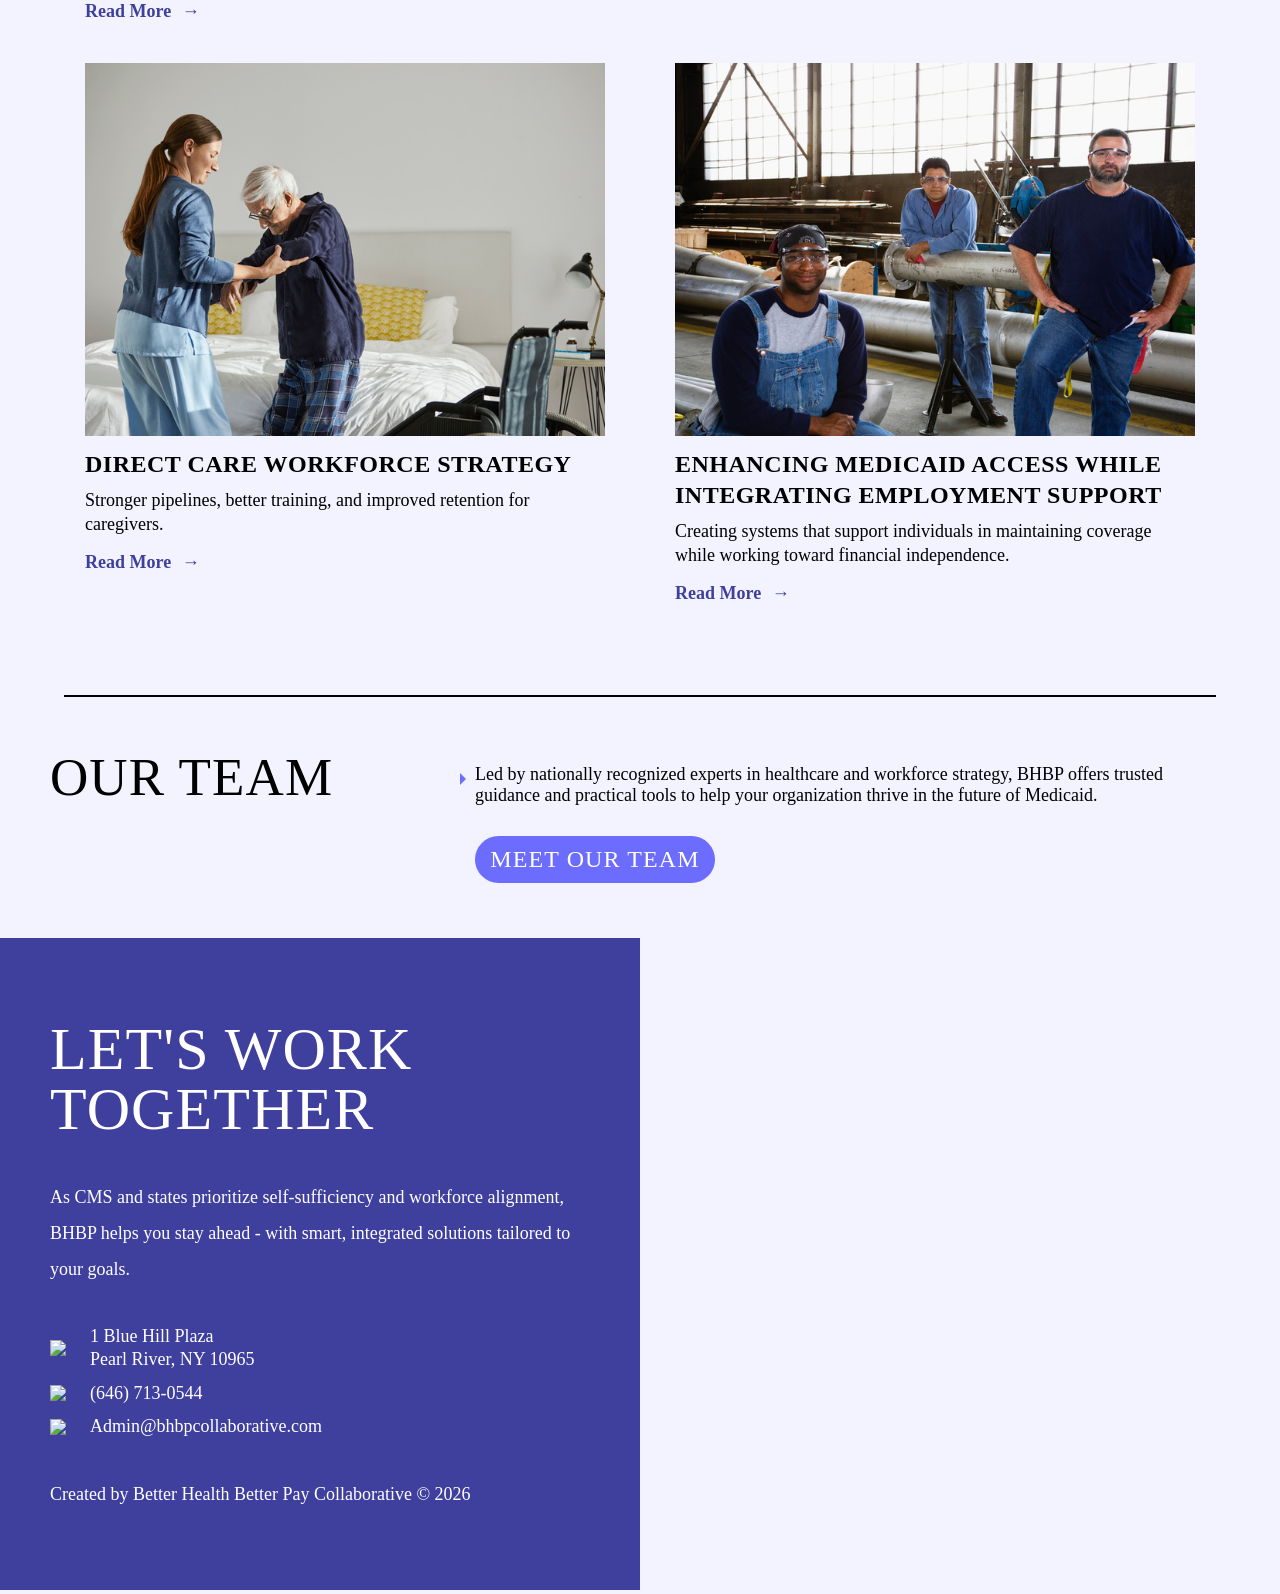
==== commit ed847357: "Update index.html Added contact us to ascend section." ====
--- a/index.html
+++ b/index.html
@@ -49,6 +49,7 @@
         <br><br>
         We serve as a trusted partner for those navigating the rapidly evolving Medicaid landscape-offering strategic insight, national expertise, and practical tools to drive measurable results.
       </p>
+    
   </div>
   <div class="divider"></div>
 
@@ -117,6 +118,8 @@
     </h2><ul>
         <li>
           The Ascend Score™ is a proprietary assessment framework offered to health care organizations, government agencies, and community platforms to evaluate and track member self‑sufficiency. It enables case managers and program staff to establish a baseline of individual stability, measure progress over time, and support referrals to community resources. Designed to align with Medicaid managed care and other whole‑person care initiatives, the Ascend Score™ provides actionable insights that support quality improvement, compliance, and equity monitoring.  
+         <br>
+          <a href="mailto:admin@bhbpcollaborative.com">Contact us</a> to learn more about licensing the Ascend Score™ for your organization.
         </li>
       </ul>
   </div>
--- a/bhbp.css
+++ b/bhbp.css
@@ -1,4 +1,4 @@
-
+ 
 @font-face {
   font-family: Martin;
   src: url('./fonts/MARTIN-Regular.woff') format('woff');
@@ -518,6 +518,22 @@
   line-height: 1;
   text-align: center;
 }
+
+#ascend-section {
+ padding: 50px 50px 0;
+}
+#ascend-img {
+  width: 400px;
+  max-width: 100%;
+}
+#ascend-divider {
+  margin-bottom: 0;
+}
+#ascend-section sup {
+   font-size: 25px;
+   margin-left: 4px;
+}
+
 @media screen and (max-width: 1200px) {
   .section-1 p {
     max-width: 650px;
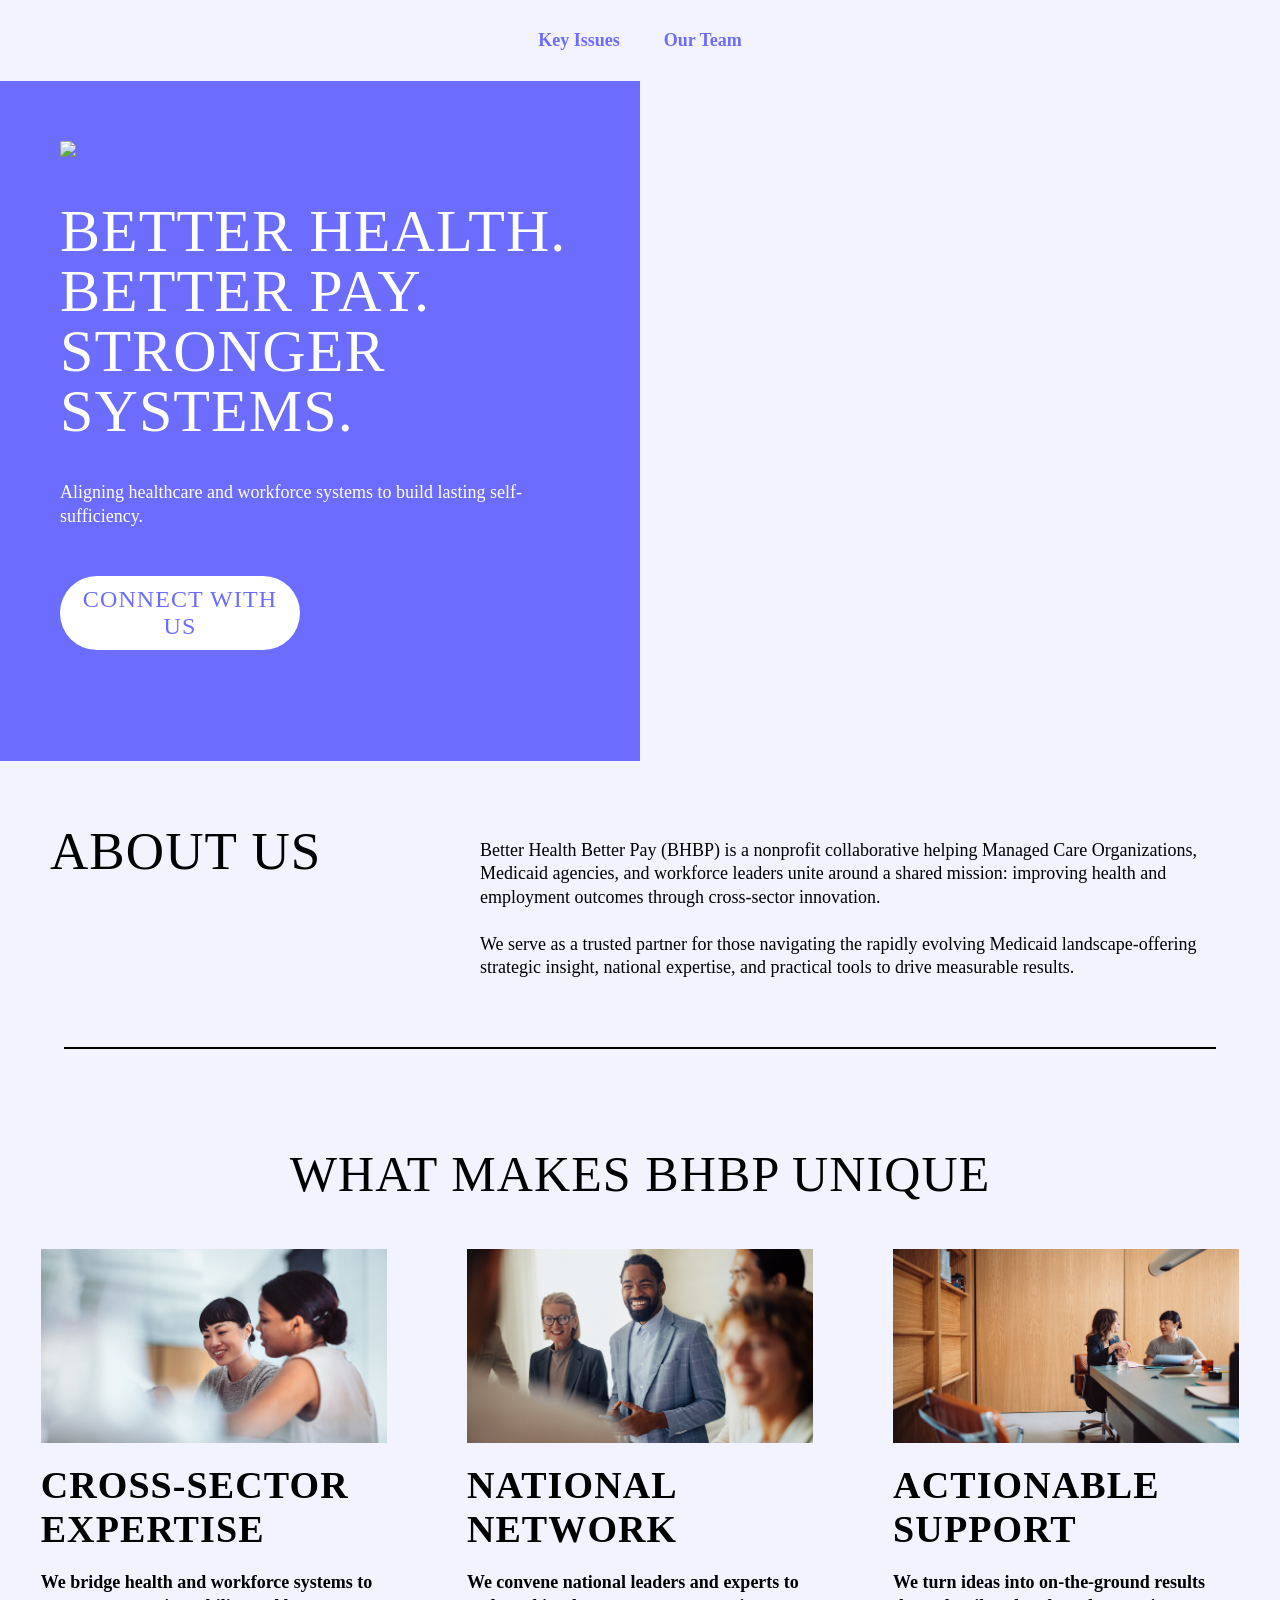
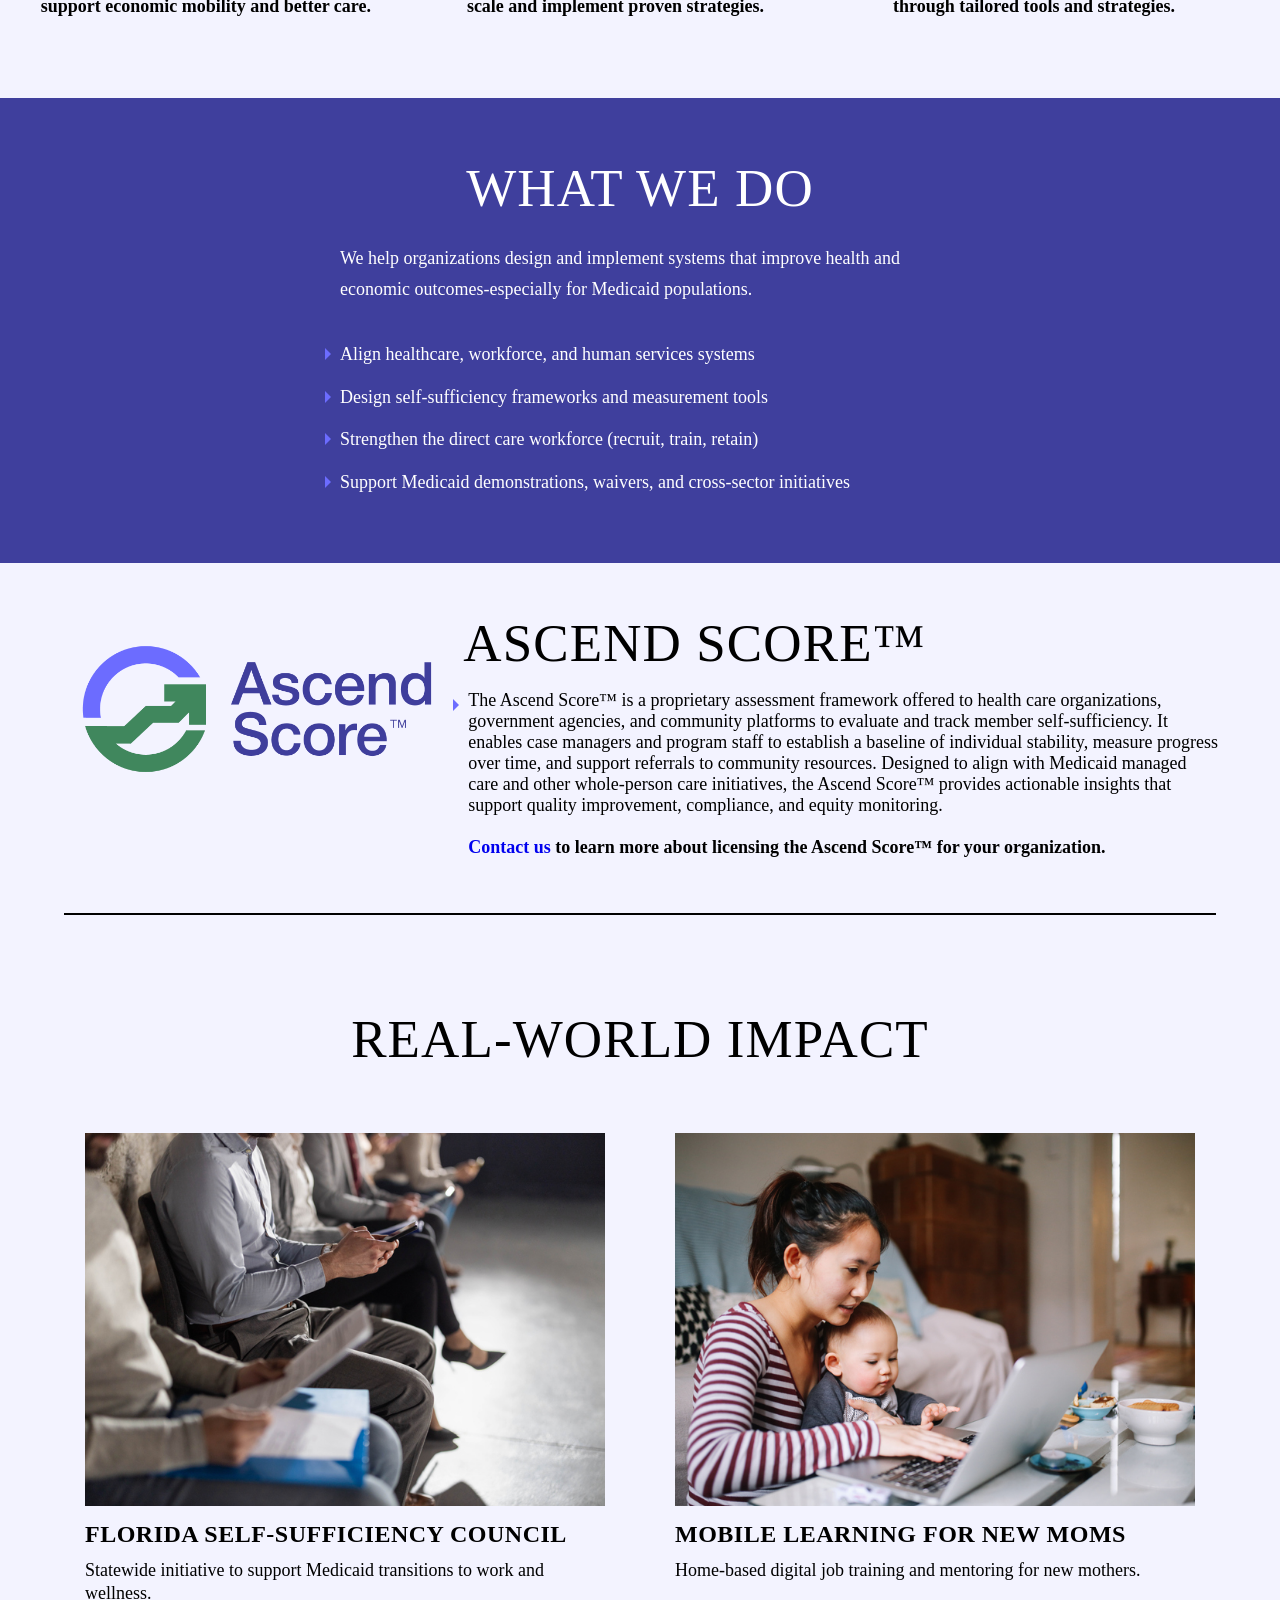
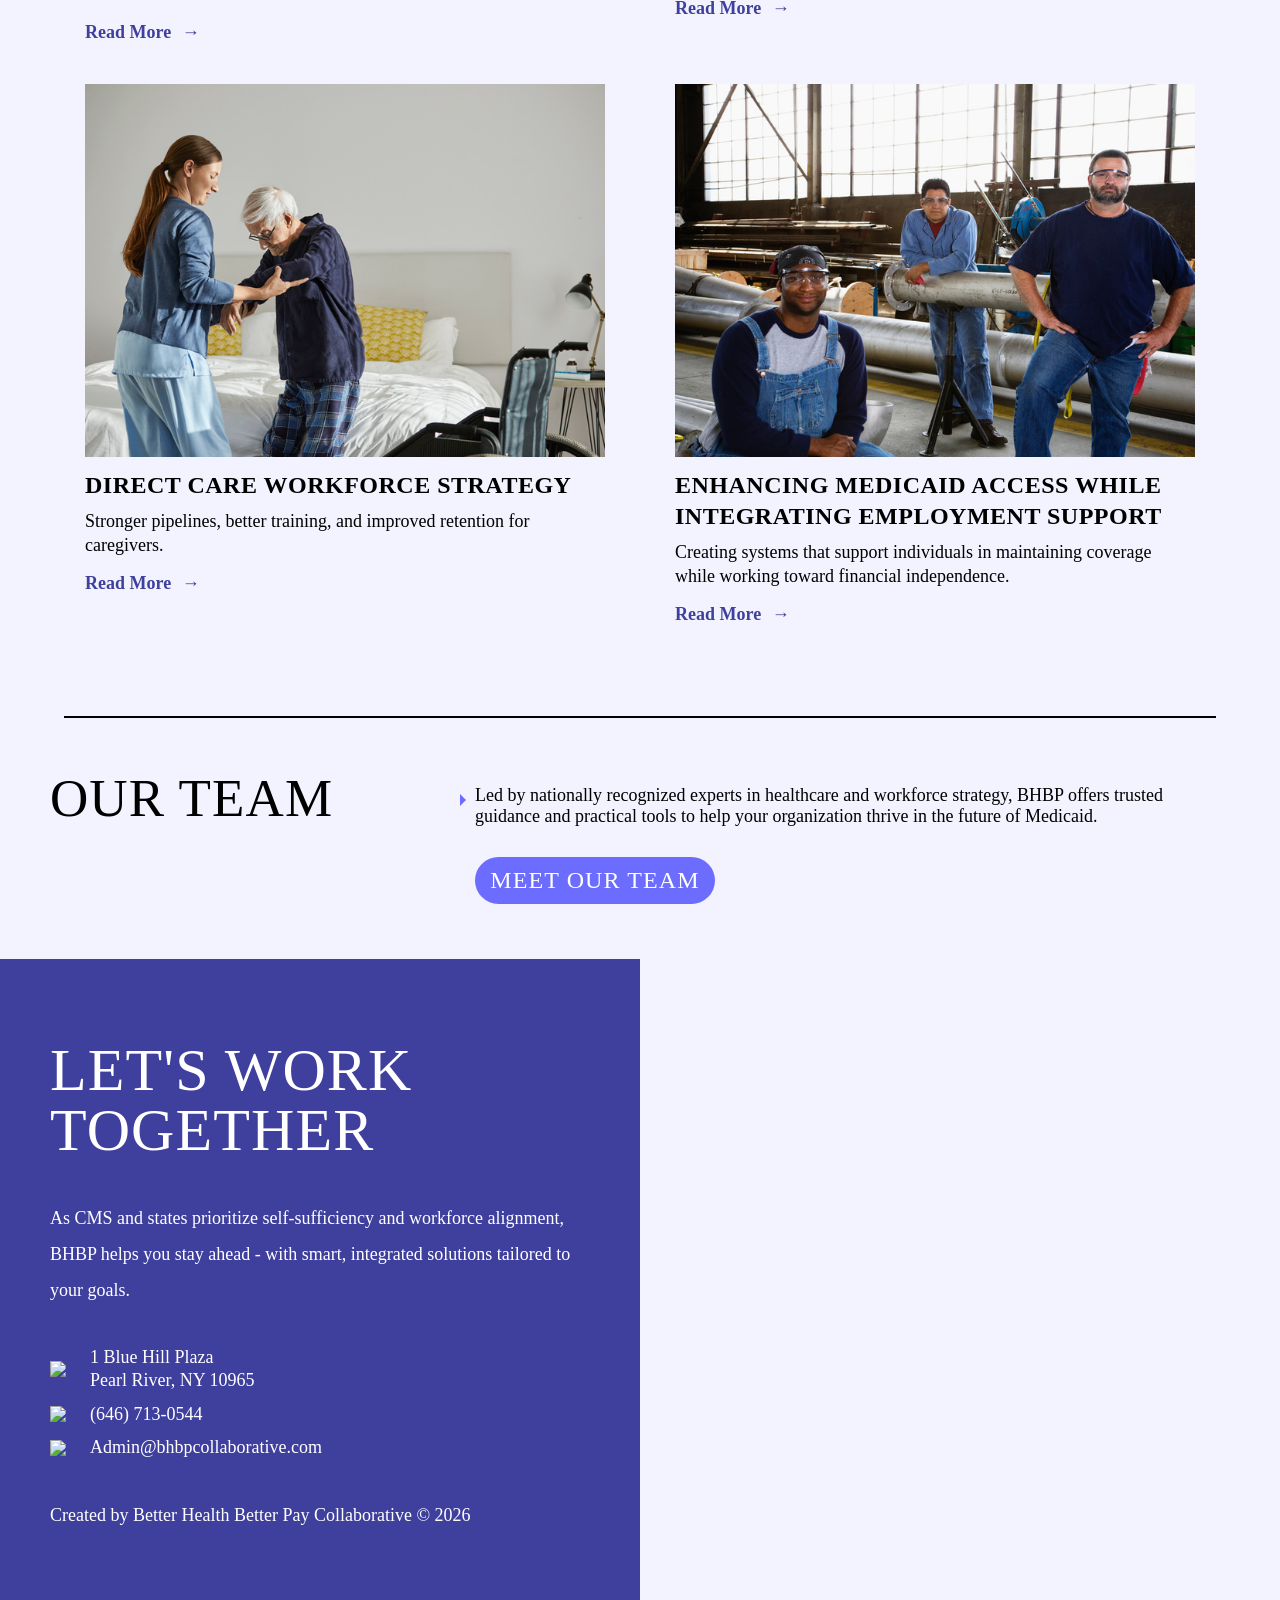
==== commit 44cbd6f9: "Update index.html" ====
--- a/index.html
+++ b/index.html
@@ -118,8 +118,8 @@
     </h2><ul>
         <li>
           The Ascend Score™ is a proprietary assessment framework offered to health care organizations, government agencies, and community platforms to evaluate and track member self‑sufficiency. It enables case managers and program staff to establish a baseline of individual stability, measure progress over time, and support referrals to community resources. Designed to align with Medicaid managed care and other whole‑person care initiatives, the Ascend Score™ provides actionable insights that support quality improvement, compliance, and equity monitoring.  
-         <br>
-          <a href="mailto:admin@bhbpcollaborative.com">Contact us</a> to learn more about licensing the Ascend Score™ for your organization.
+         <br><br>
+          <strong><a href="mailto:admin@bhbpcollaborative.com">Contact us</a> to learn more about licensing the Ascend Score™ for your organization.</strong>
         </li>
       </ul>
   </div>
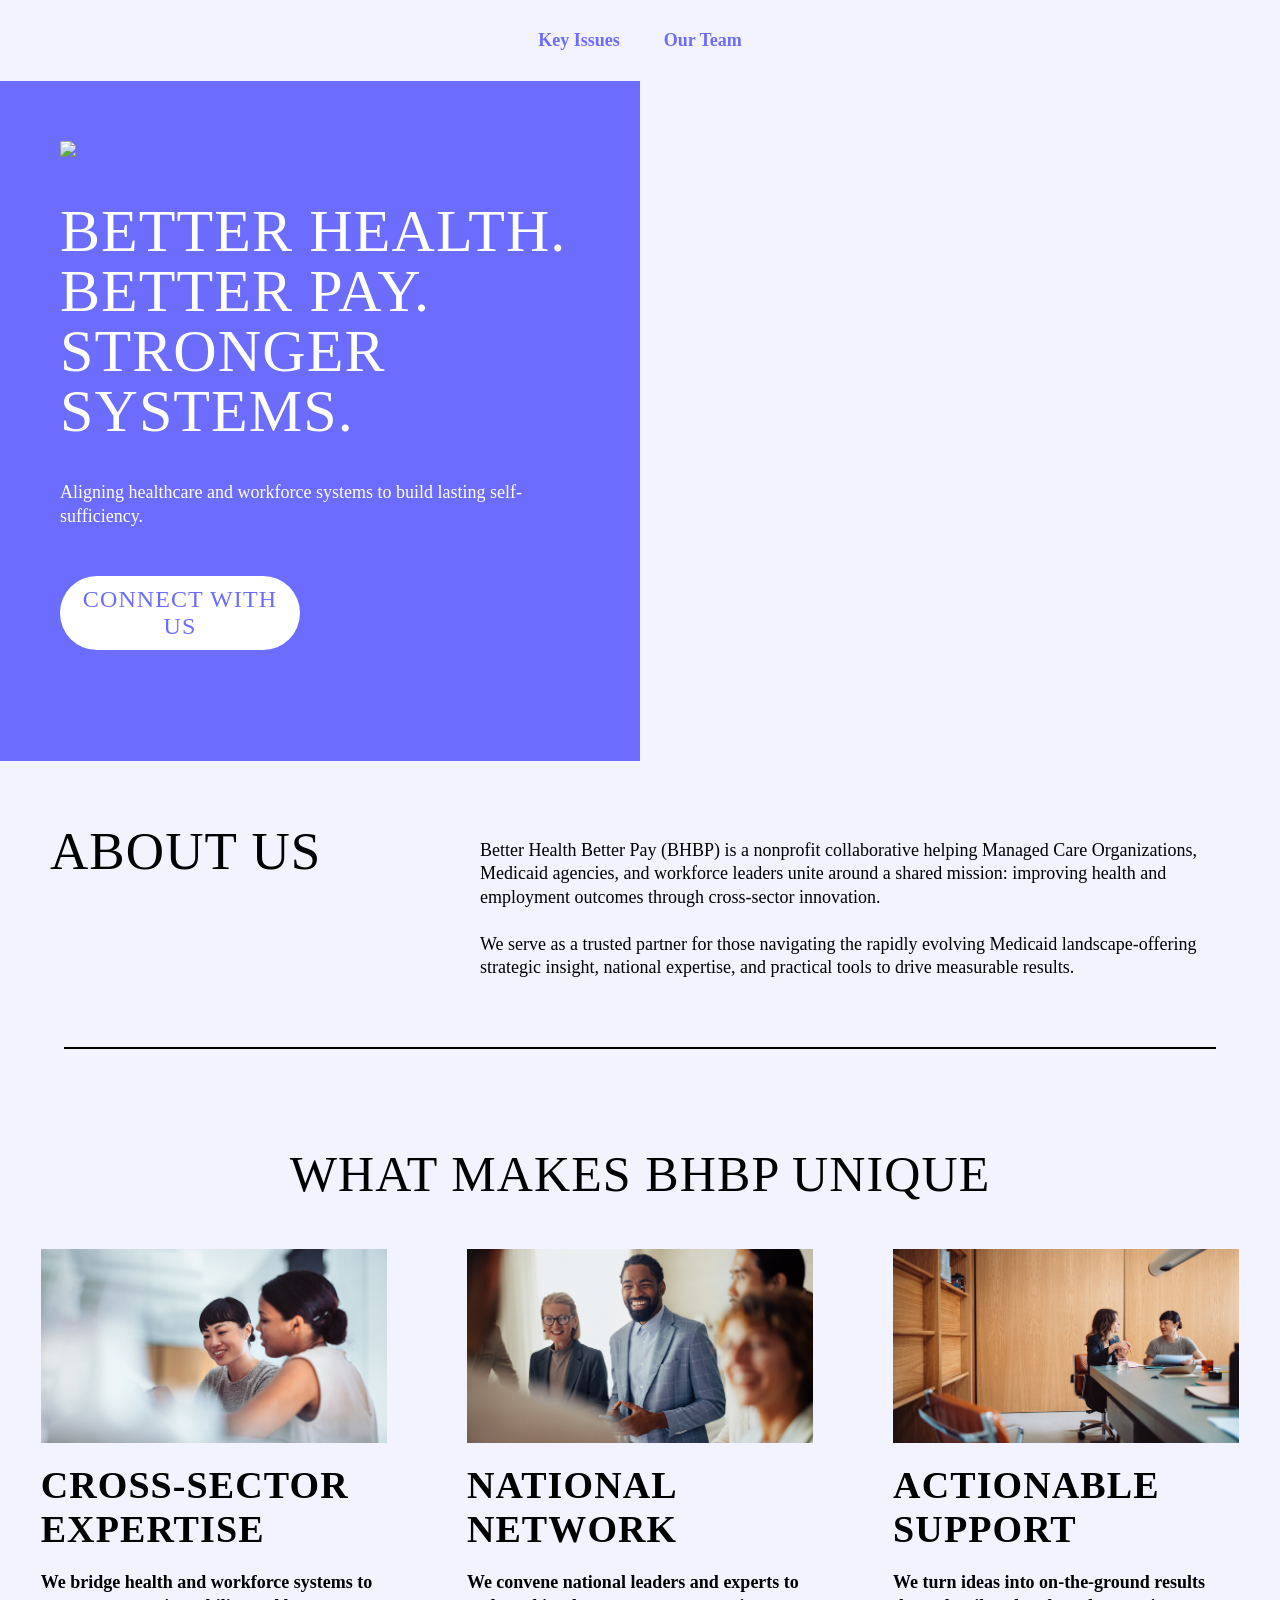
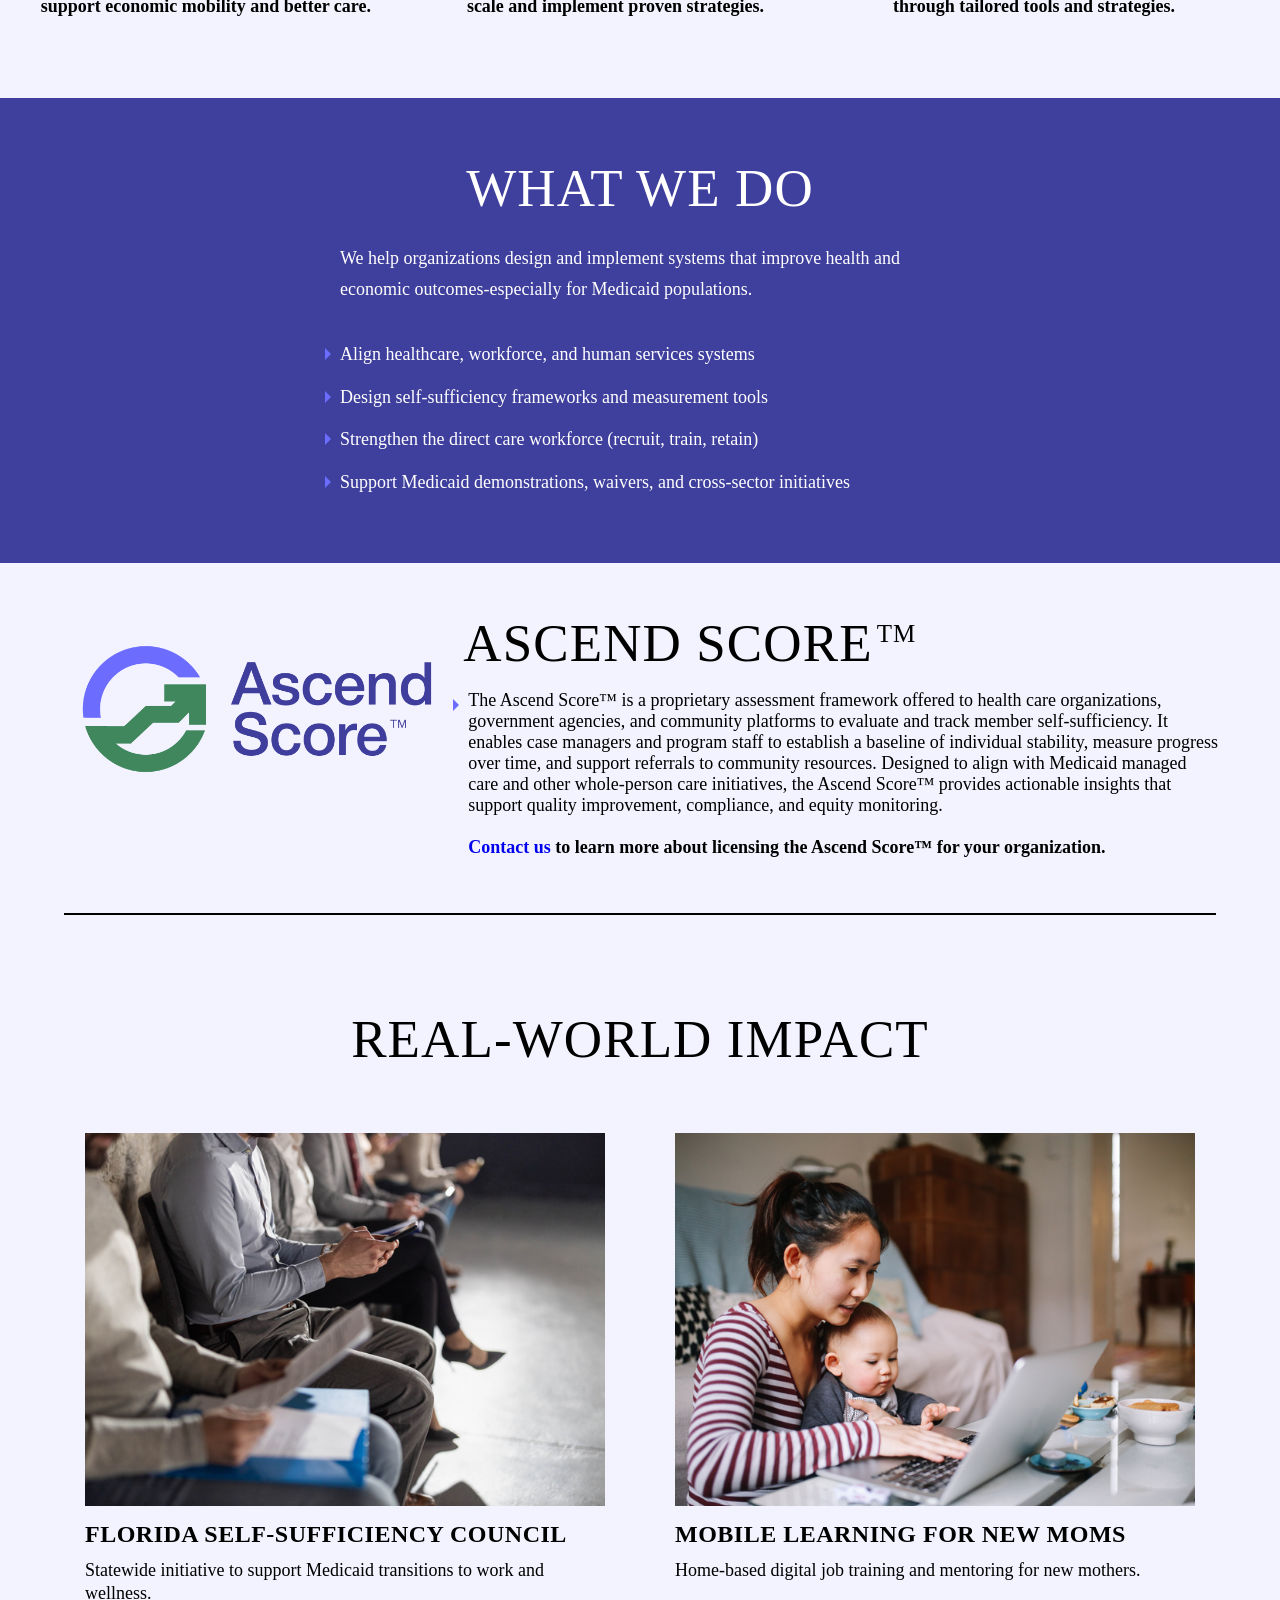
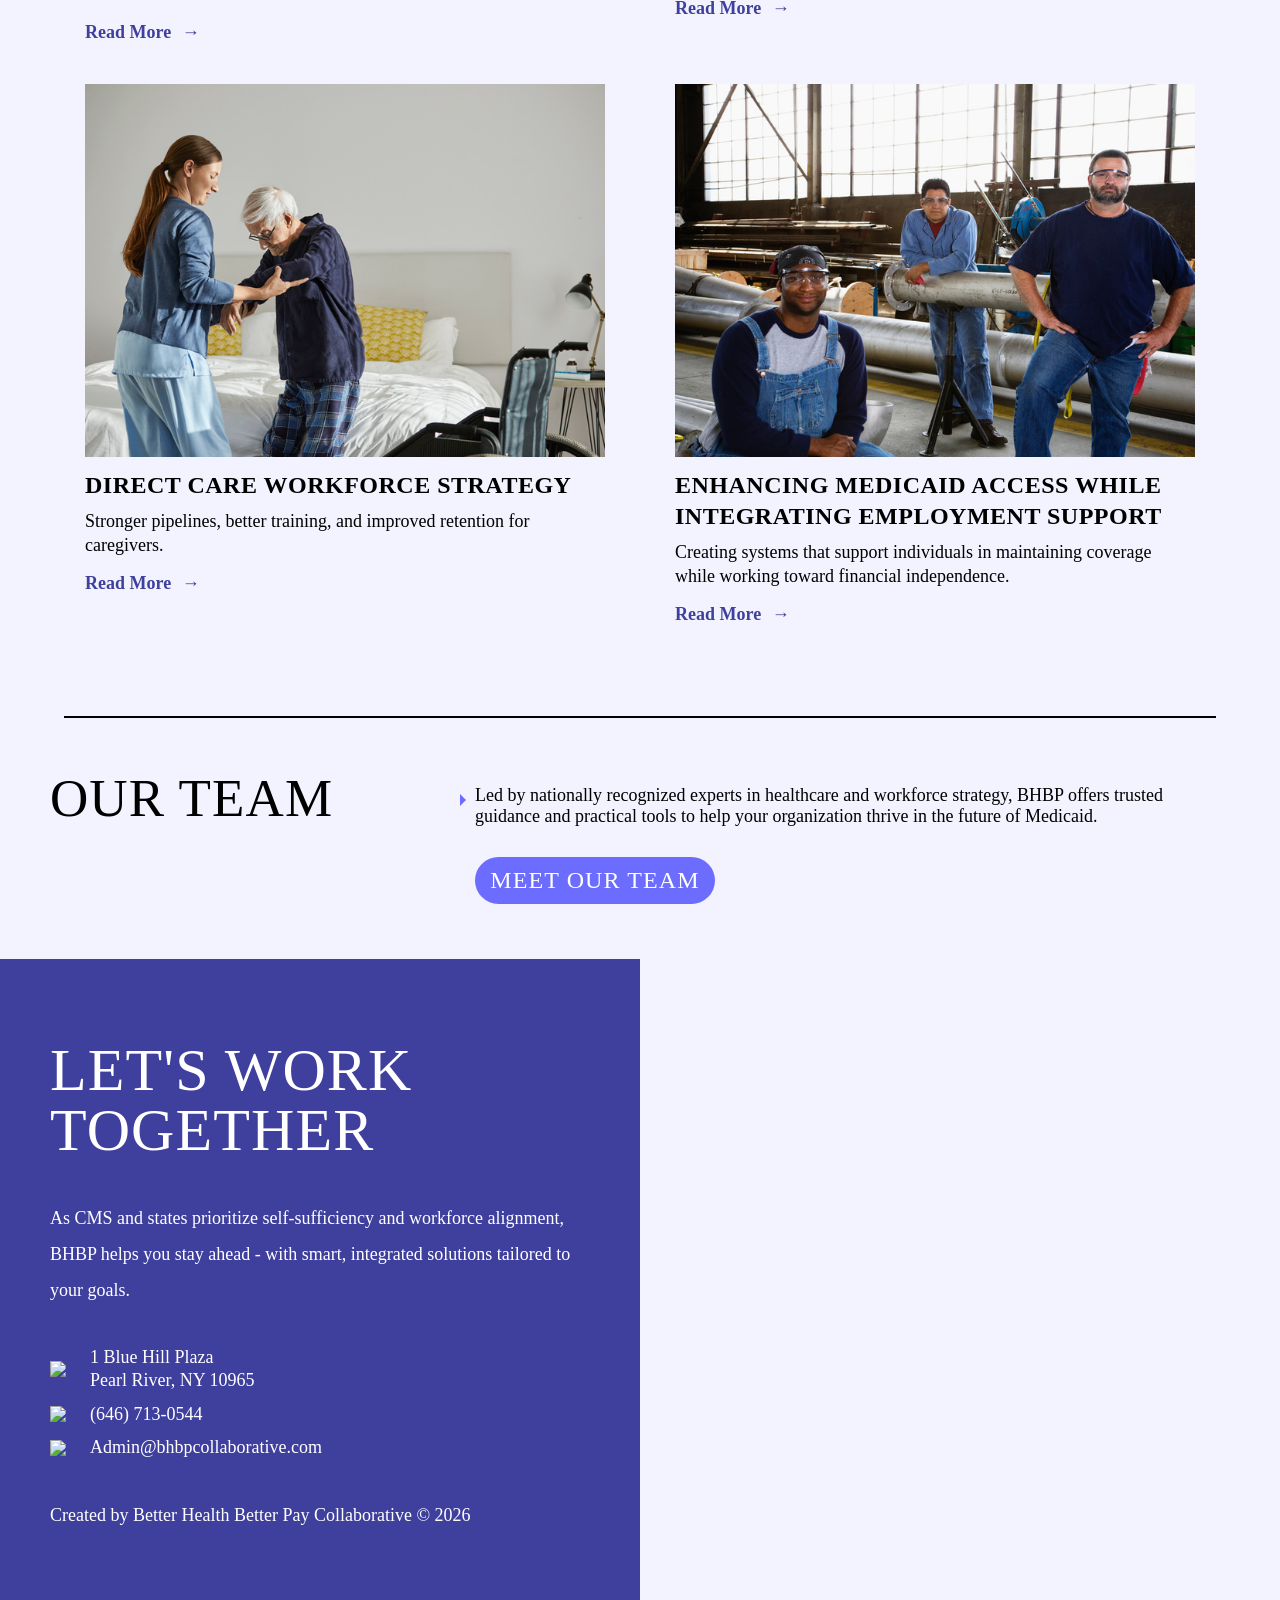
==== commit 8c11fb42: "Update index.html" ====
--- a/index.html
+++ b/index.html
@@ -114,7 +114,7 @@
 
     <div>
       <h2>
-      Ascend Score™
+      Ascend Score<sup>TM</sup>
     </h2><ul>
         <li>
           The Ascend Score™ is a proprietary assessment framework offered to health care organizations, government agencies, and community platforms to evaluate and track member self‑sufficiency. It enables case managers and program staff to establish a baseline of individual stability, measure progress over time, and support referrals to community resources. Designed to align with Medicaid managed care and other whole‑person care initiatives, the Ascend Score™ provides actionable insights that support quality improvement, compliance, and equity monitoring.  
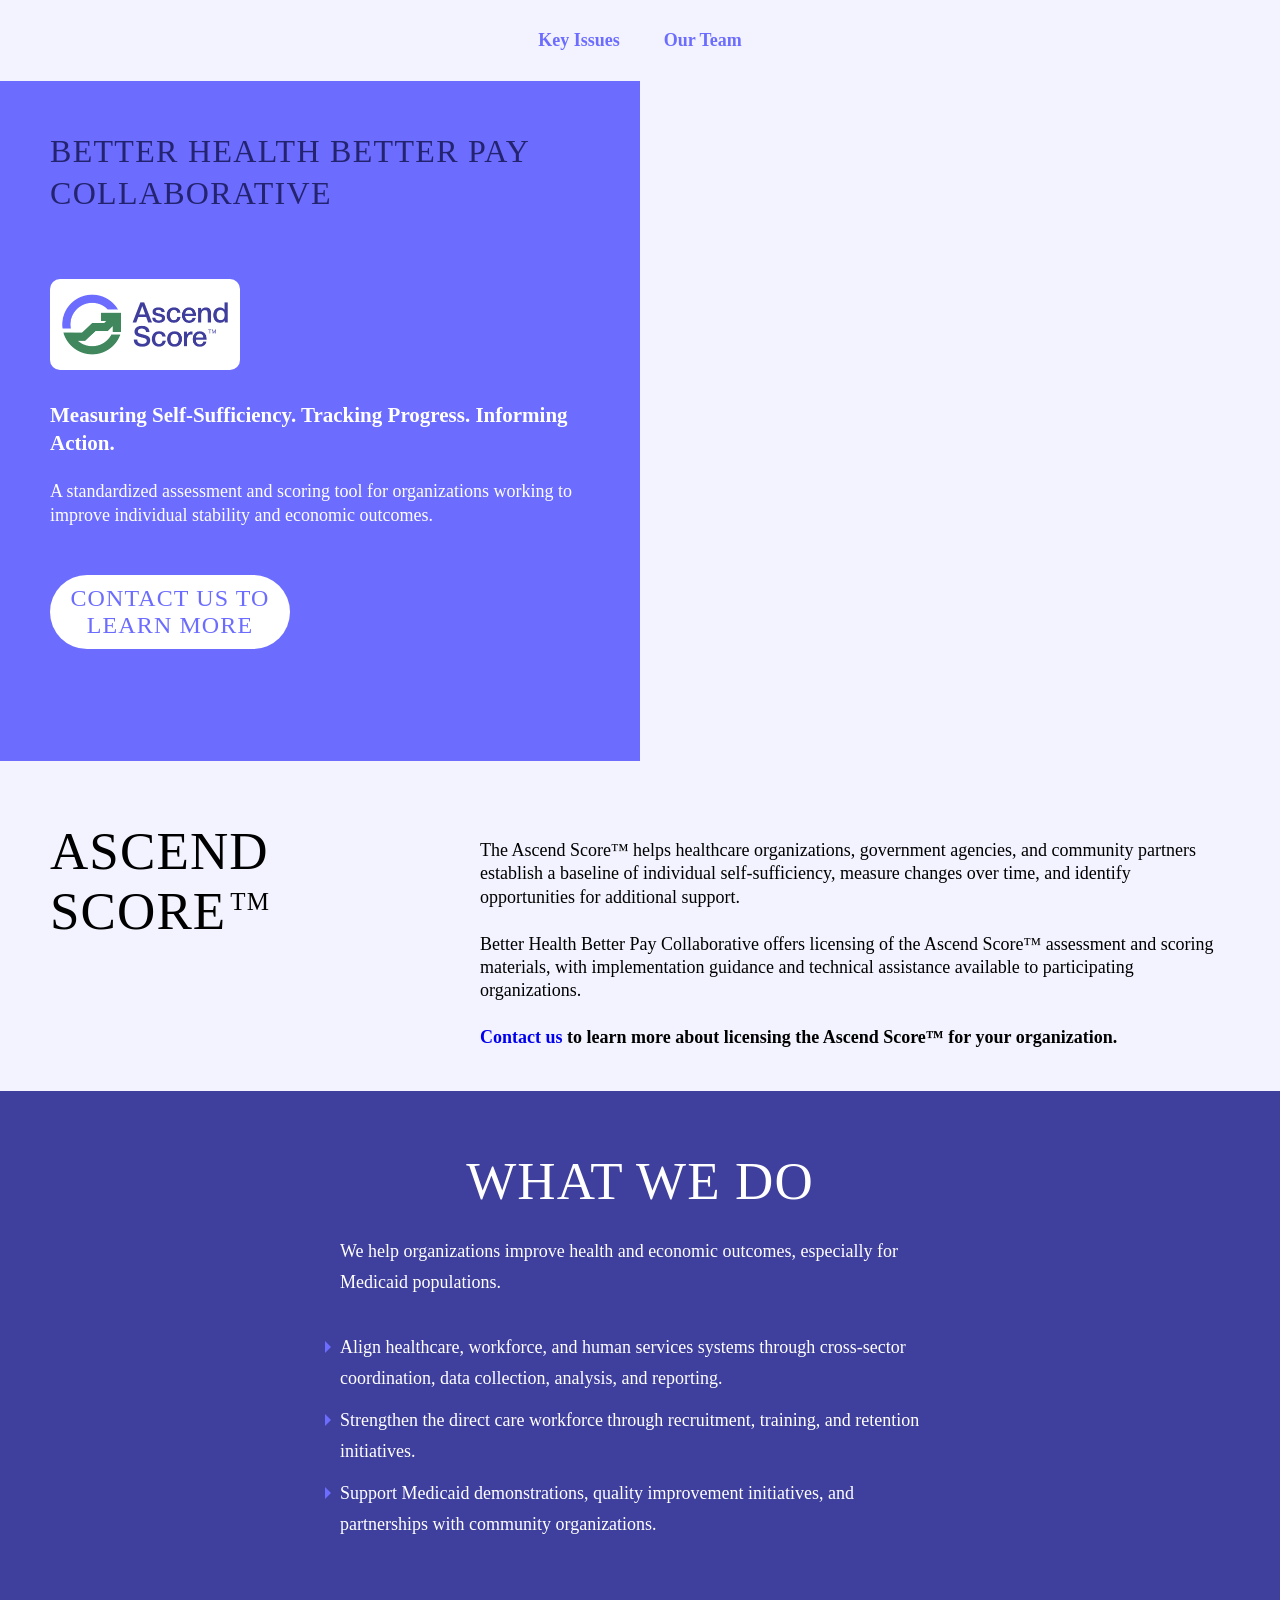
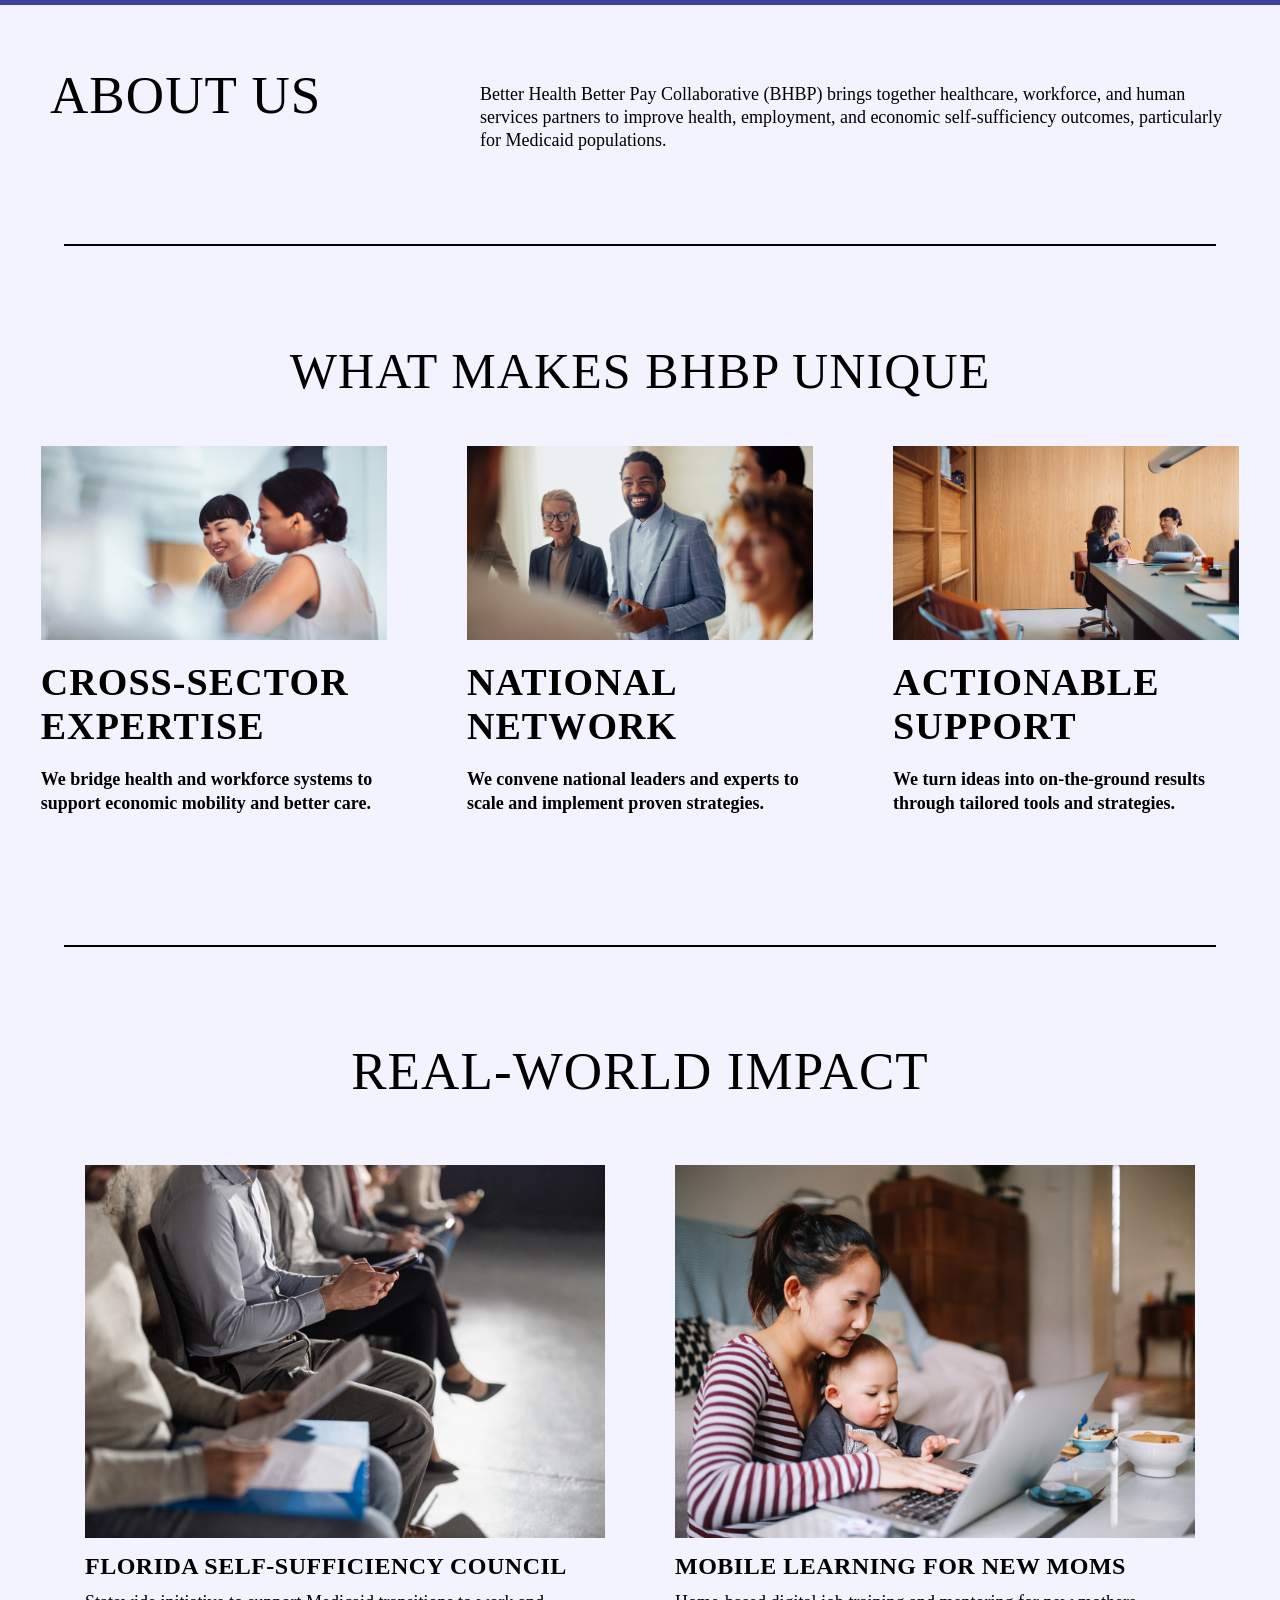
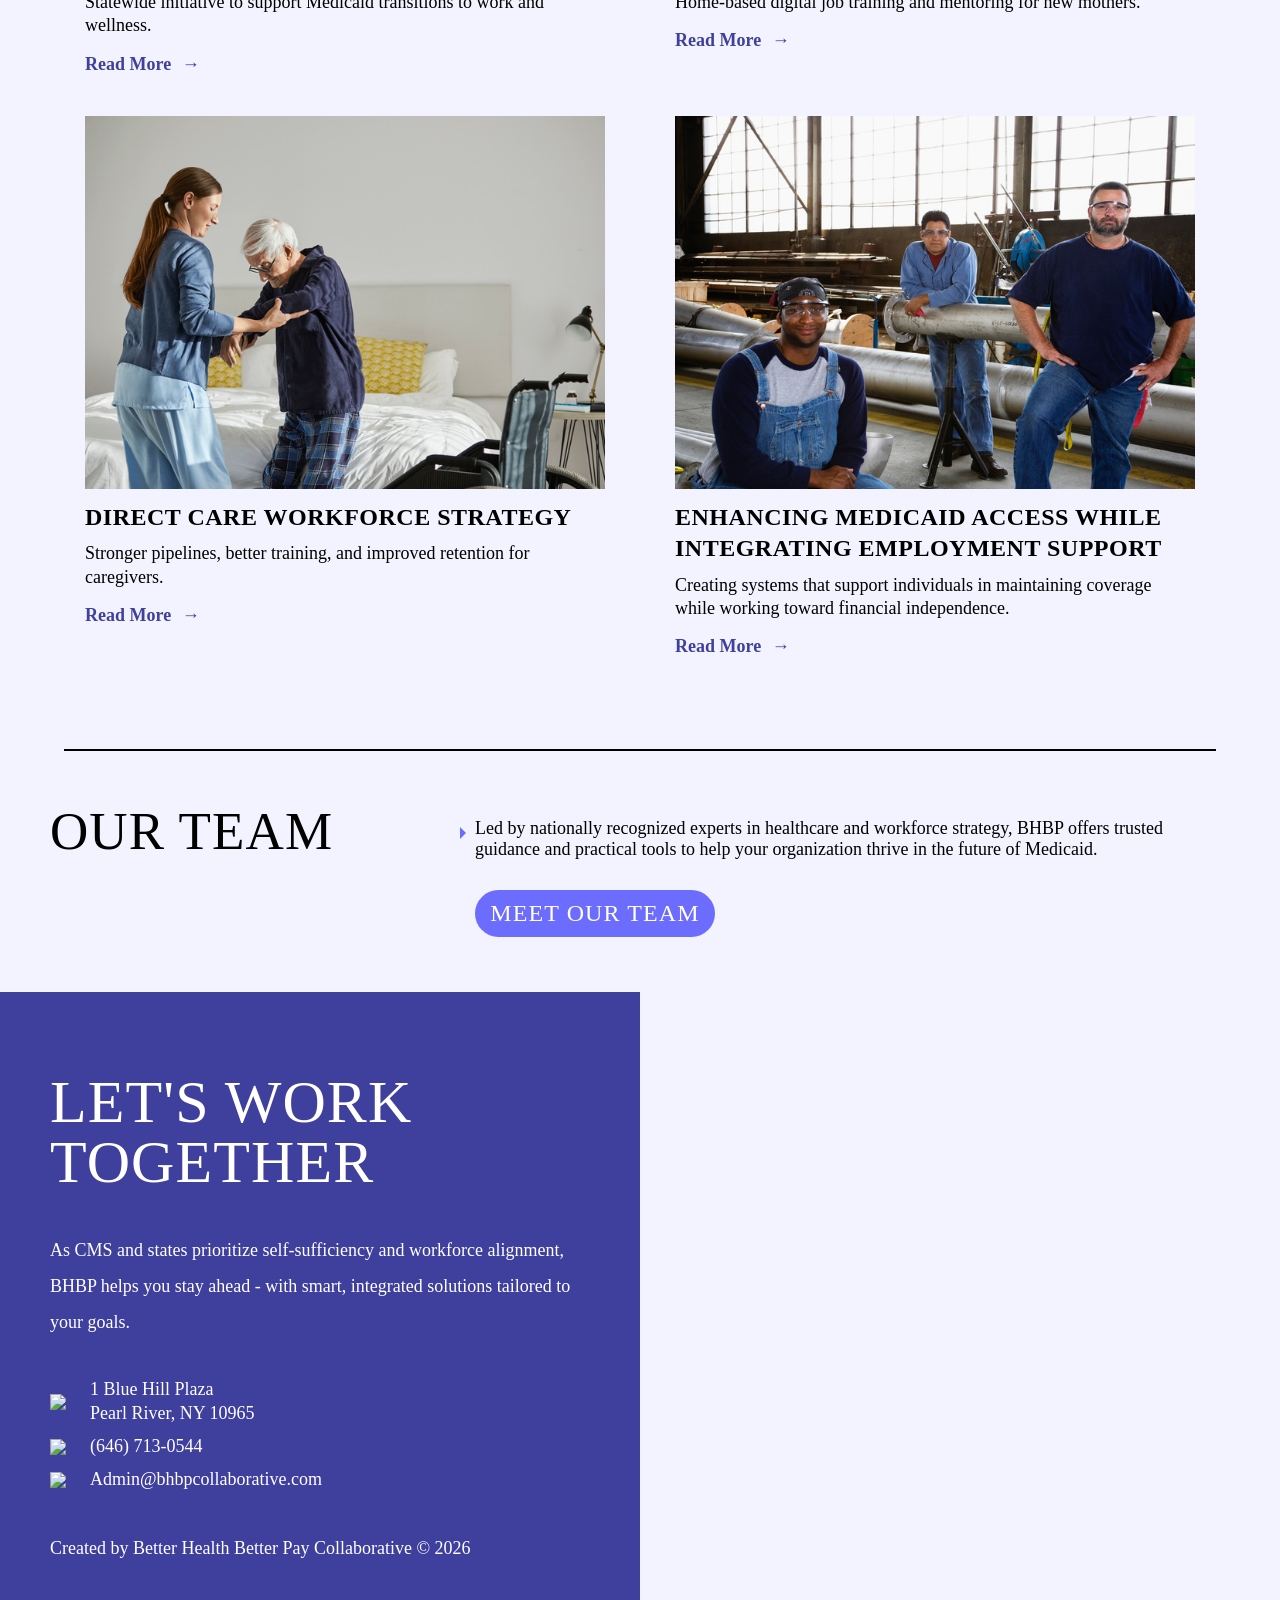
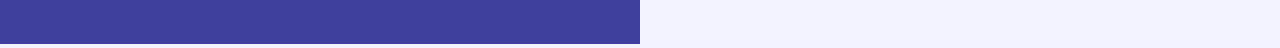
==== commit e1c5fbe1: "ascend score changes" ====
--- a/index.html
+++ b/index.html
@@ -20,19 +20,17 @@
     </nav>
     <div class="banner">
       <div class="half-width purple">
-        <img class="logo" src="images/bhbp_logo.png">
-
-        <h1 class="white-text">
-          Better Health. <br>
-          Better Pay. <br>
-          Stronger Systems.
-        </h1>
+        <span>BETTER HEALTH BETTER PAY COLLABORATIVE</span>
+        <img class="logo" src="images/ascend.png">
+
         <p class="white-text">
-          Aligning healthcare and workforce systems to build lasting self-sufficiency.
+          <strong> Measuring Self-Sufficiency. Tracking Progress. Informing Action. </strong>
+          <br><br>
+          A standardized assessment and scoring tool for organizations working to improve individual stability and economic outcomes.
         </p>
         <a href="mailto:Admin@bhbpcollaborative.com">
           <button class="white purple-text">
-            Connect with us
+            CONTACT US TO LEARN MORE
           </button>
         </a>
       </div>
@@ -40,68 +38,36 @@
       <div class="half-width background">
       </div>
     </div>
+
+
+
   <div class="section-1">
-    <h2>
-      About Us
-    </h2>
-      <p>
-        Better Health Better Pay (BHBP) is a nonprofit collaborative helping Managed Care Organizations, Medicaid agencies, and workforce leaders unite around a shared mission: improving health and employment outcomes through cross-sector innovation.
-        <br><br>
-        We serve as a trusted partner for those navigating the rapidly evolving Medicaid landscape-offering strategic insight, national expertise, and practical tools to drive measurable results.
-      </p>
-    
-  </div>
-  <div class="divider"></div>
-
-  <div class="section-2">
-    <h1>
-      What Makes BHBP Unique
-    </h1>
-
-    <div class="third-width">
-      <img src="images/bh.png">
-      <h2>
-        Cross-Sector Expertise
-      </h2>
-      <p>
-        We bridge health and workforce systems to support economic mobility and better care.
-      </p>
-    </div>
-    <div class="third-width">
-      <img src="images/bp.png">
-      <h2>
-        National Network
-      </h2>
-      <p>
-        We convene national leaders and experts to scale and implement proven strategies.
-      </p>
-    </div>
-    <div class="third-width">
-      <img src="images/bo.png">
-      <h2>
-        Actionable Support
-      </h2>
-      <p>
-        We turn ideas into on-the-ground results through tailored tools and strategies.
-      </p>
-    </div>
-  </div>
-
+      <h2>
+        Ascend Score<sup>TM</sup>
+      </h2>
+        <p>
+          The Ascend Score™ helps healthcare organizations, government agencies, and community partners establish a baseline of individual self-sufficiency, measure changes over time, and identify opportunities for additional support.
+          <br><br>
+          Better Health Better Pay Collaborative offers licensing of the Ascend Score™ assessment and scoring materials, with implementation guidance and technical assistance available to participating organizations.
+         <br><br>
+          <strong><a href="mailto:admin@bhbpcollaborative.com">Contact us</a> to learn more about licensing the Ascend Score™ for your organization.</strong>          <br><br>
+        </p>
+
+    </div>
 
   <div class="section-what-we-do">
     <h2>
       What We Do
     </h2>
     <p>
-      We help organizations design and implement systems that improve health and economic outcomes-especially for Medicaid populations.
+      We help organizations improve health and economic outcomes, especially for Medicaid populations.
     </p>
     <ul>
-      <li>Align healthcare, workforce, and human services systems</li>
-      <li>Design self-sufficiency frameworks and measurement tools</li>
-      <li>Strengthen the direct care workforce (recruit, train, retain)</li>
-      <li>Support Medicaid demonstrations, waivers, and cross-sector initiatives</li>
+      <li>Align healthcare, workforce, and human services systems through cross-sector coordination, data collection, analysis, and reporting.</li>
+      <li>Strengthen the direct care workforce through recruitment, training, and retention initiatives.</li>
+      <li>Support Medicaid demonstrations, quality improvement initiatives, and partnerships with community organizations.</li>
     </ul>
- 
+
     <!-- <a href="our-services.html">
       <button class="purple white-text">
         Explore Our Services
@@ -109,23 +75,55 @@
   </a> -->
   </div>
 
-<div class="section-2-5" id="ascend-section">
-    <img src="images/ascend.png" id="ascend-img">
-
-    <div>
-      <h2>
-      Ascend Score<sup>TM</sup>
-    </h2><ul>
-        <li>
-          The Ascend Score™ is a proprietary assessment framework offered to health care organizations, government agencies, and community platforms to evaluate and track member self‑sufficiency. It enables case managers and program staff to establish a baseline of individual stability, measure progress over time, and support referrals to community resources. Designed to align with Medicaid managed care and other whole‑person care initiatives, the Ascend Score™ provides actionable insights that support quality improvement, compliance, and equity monitoring.  
-         <br><br>
-          <strong><a href="mailto:admin@bhbpcollaborative.com">Contact us</a> to learn more about licensing the Ascend Score™ for your organization.</strong>
-        </li>
-      </ul>
-  </div>
-  </div>
-  
+
+  <div class="section-1">
+    <h2>
+      About Us
+    </h2>
+      <p>
+        Better Health Better Pay Collaborative (BHBP) brings together healthcare, workforce, and human services partners to improve health, employment, and economic self-sufficiency outcomes, particularly for Medicaid populations.
+        <br><br>
+      </p>
+
+  </div>
+  <div class="divider"></div>
+
+  <div class="section-2">
+    <h1>
+      What Makes BHBP Unique
+    </h1>
+
+    <div class="third-width">
+      <img src="images/bh.png">
+      <h2>
+        Cross-Sector Expertise
+      </h2>
+      <p>
+        We bridge health and workforce systems to support economic mobility and better care.
+      </p>
+    </div>
+    <div class="third-width">
+      <img src="images/bp.png">
+      <h2>
+        National Network
+      </h2>
+      <p>
+        We convene national leaders and experts to scale and implement proven strategies.
+      </p>
+    </div>
+    <div class="third-width">
+      <img src="images/bo.png">
+      <h2>
+        Actionable Support
+      </h2>
+      <p>
+        We turn ideas into on-the-ground results through tailored tools and strategies.
+      </p>
+    </div>
+  </div>
+
   <div class="divider" id="ascend-divider"></div>
+
 
   <div class="section-blog">
     <h2 class="heading">
--- a/bhbp.css
+++ b/bhbp.css
@@ -1,4 +1,4 @@
- 
+
 @font-face {
   font-family: Martin;
   src: url('./fonts/MARTIN-Regular.woff') format('woff');
@@ -112,7 +112,10 @@
 }
 
 .logo {
-  width: 170px;
+  width: 190px;
+  margin-bottom: 10px;
+  background: white;
+  border-radius: 10px;
 }
 
 body {
@@ -177,8 +180,41 @@
   flex-direction: row;
   }
 
+.banner h2 {
+    font-size: 21px;
+    color: #0e0e55;
+    margin-top: 15px;
+    font-family: 'muli';
+    font-weight: 700;
+    letter-spacing: 0px;
+    text-transform: none;
+}
+.banner h1 {
+  margin-bottom: 0;
+}
+.banner span {
+    font-family: 'Martin';
+    font-size: 32px;
+    display: block;
+    margin-bottom: 65px;
+    letter-spacing: 1.3px;
+    color: #23236f;
+}
+.banner strong {
+  font-size: 21px;
+}
+.banner-logo {
+    font-family: 'Martin';
+    font-size: 29px;
+    text-transform: uppercase;
+    font-weight: 100;
+    line-height: 21px;
+    color: #0e0e56;
+    letter-spacing: .6px;
+}
+
   .half-width.purple {
-    padding: 60px;
+    padding: 50px;
   }
 
 .banner .background {
@@ -520,7 +556,7 @@
 }
 
 #ascend-section {
- padding: 50px 50px 0;
+ padding: 50px;
 }
 #ascend-img {
   width: 400px;
@@ -529,7 +565,7 @@
 #ascend-divider {
   margin-bottom: 0;
 }
-#ascend-section sup {
+#ascend-section sup, .section-1 sup {
    font-size: 25px;
    margin-left: 4px;
 }
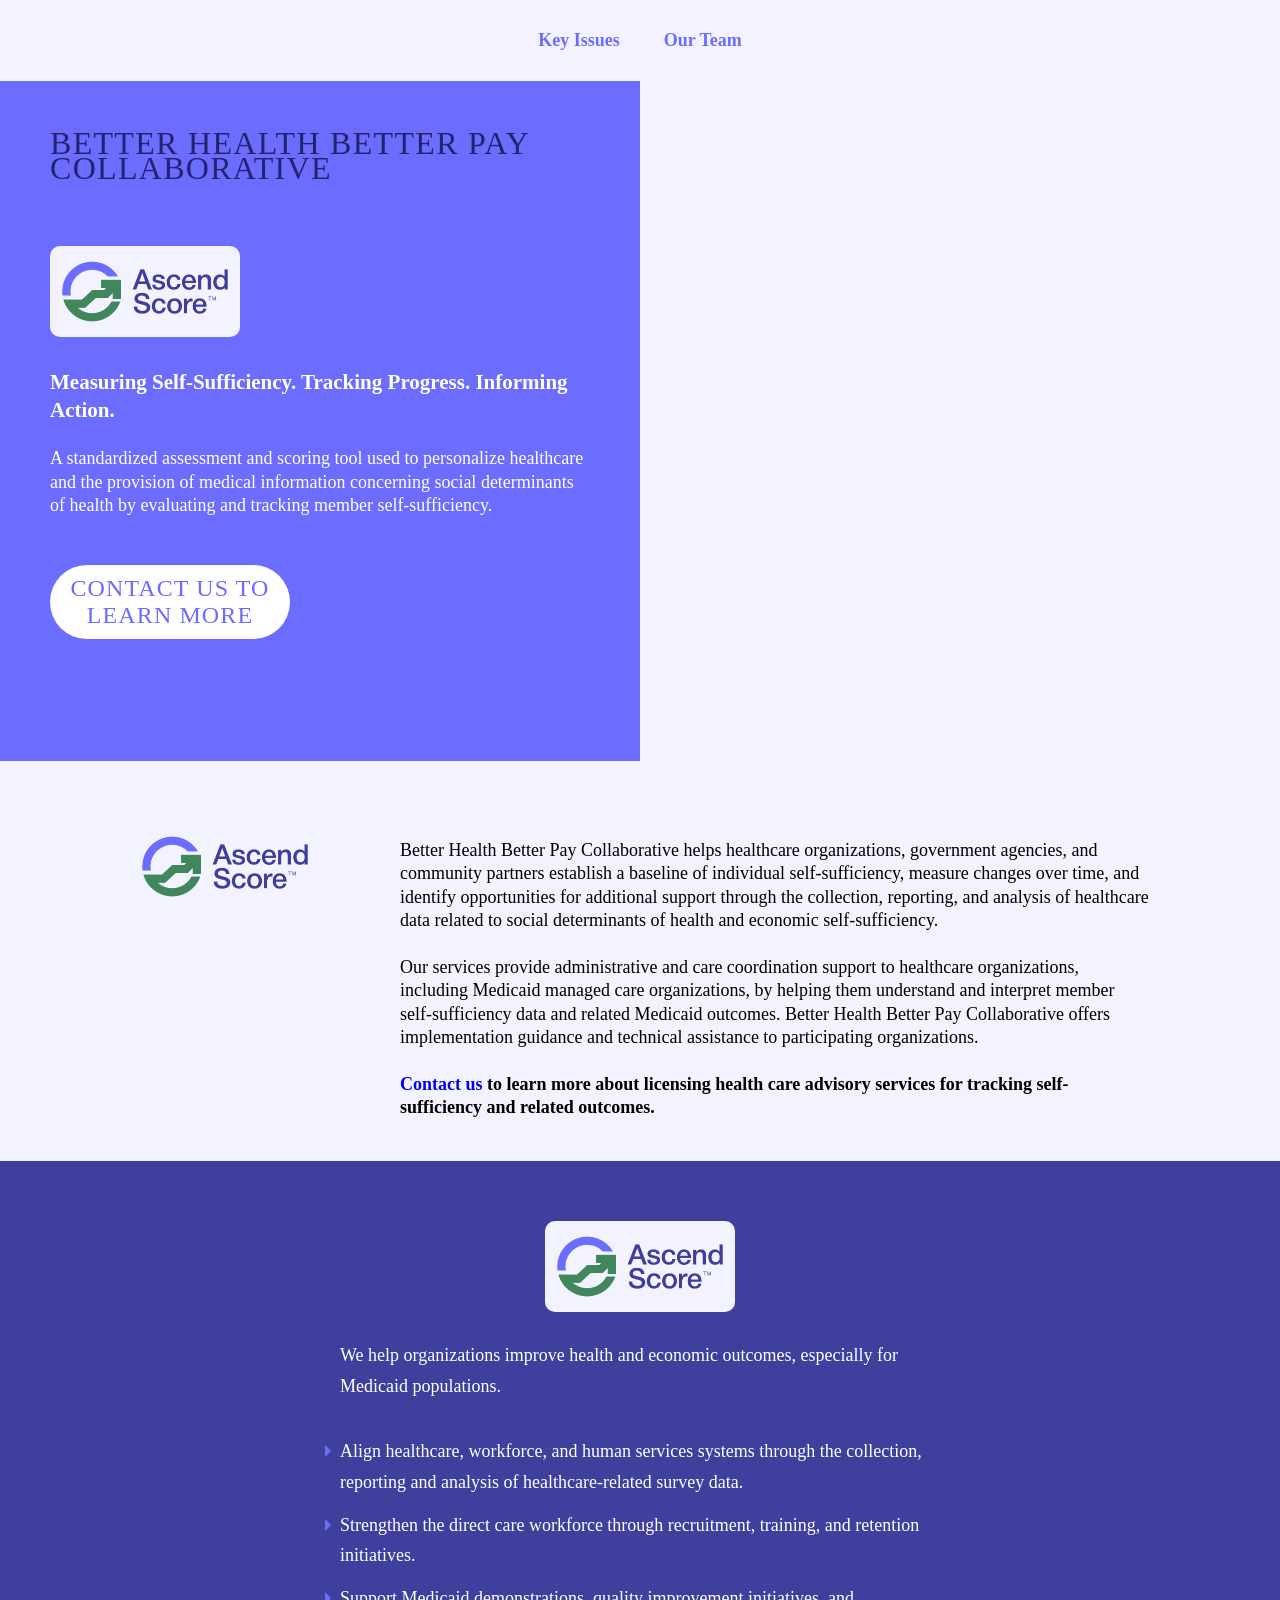
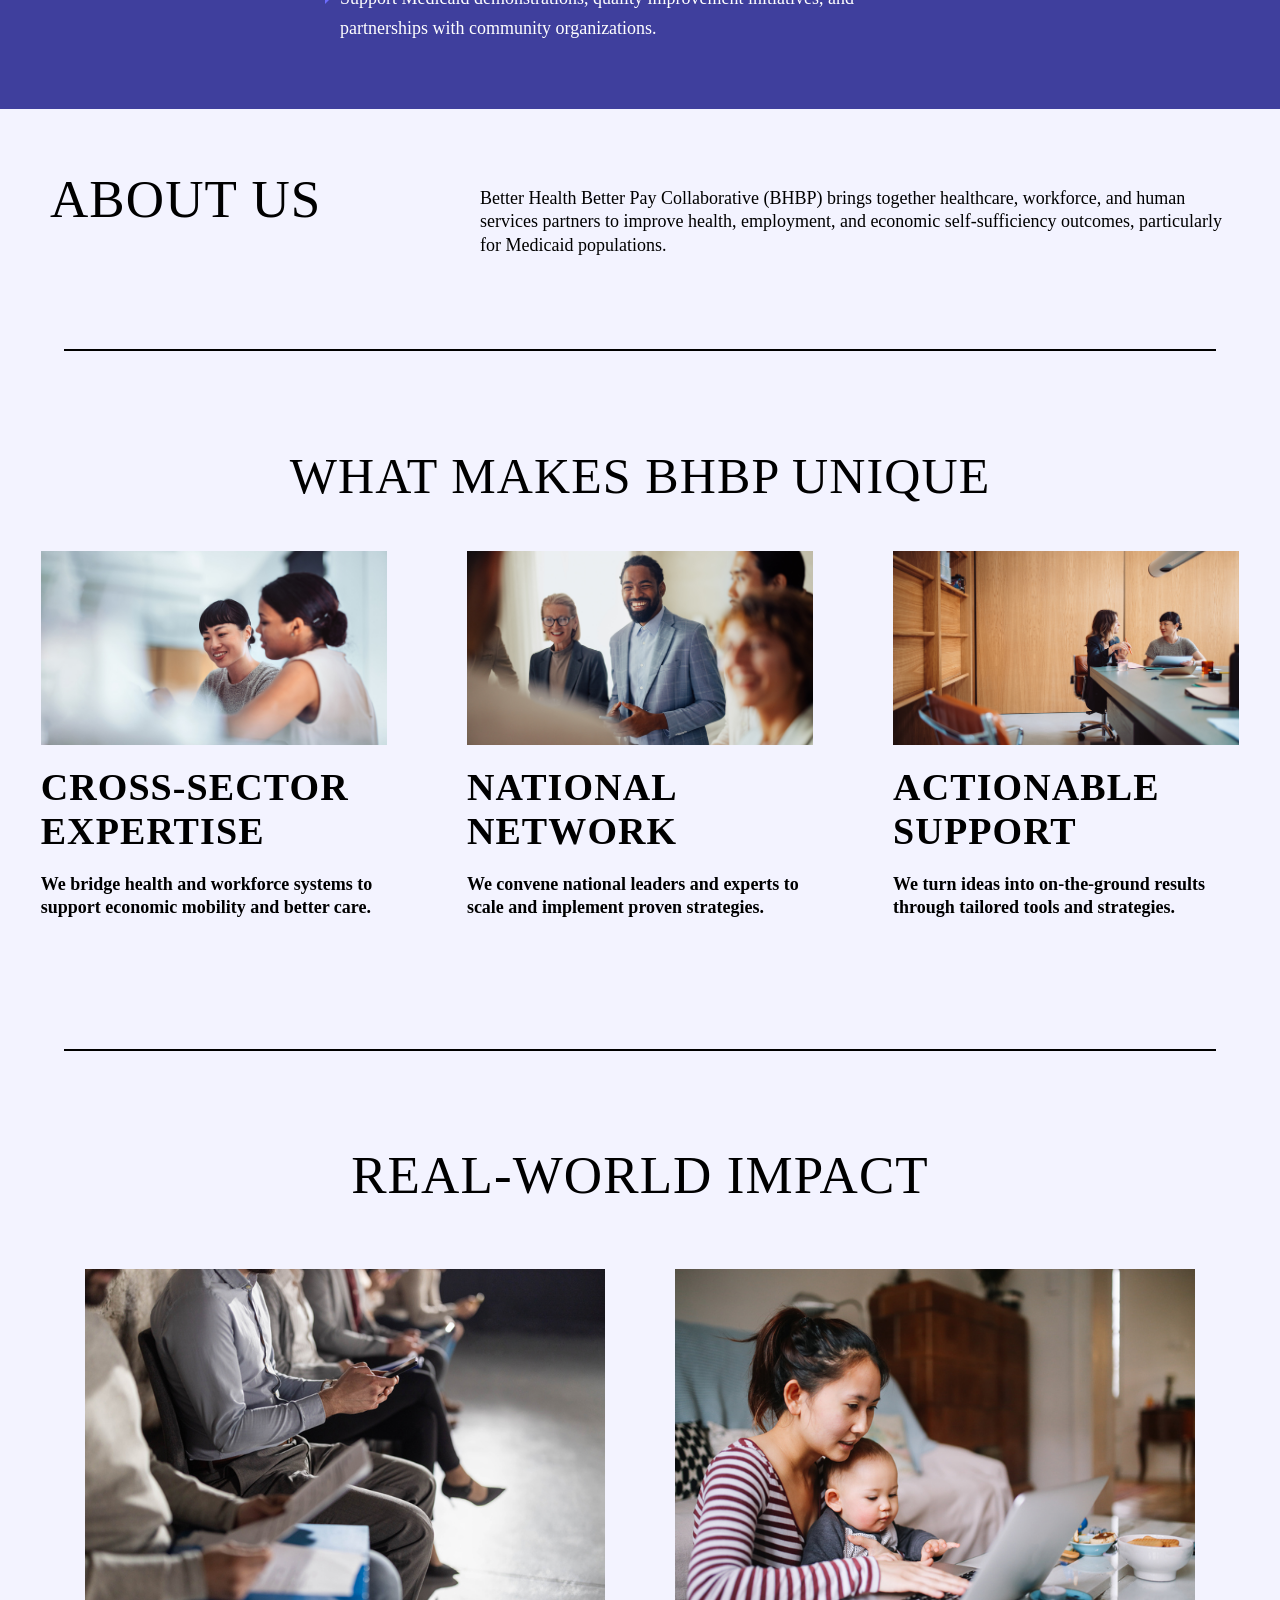
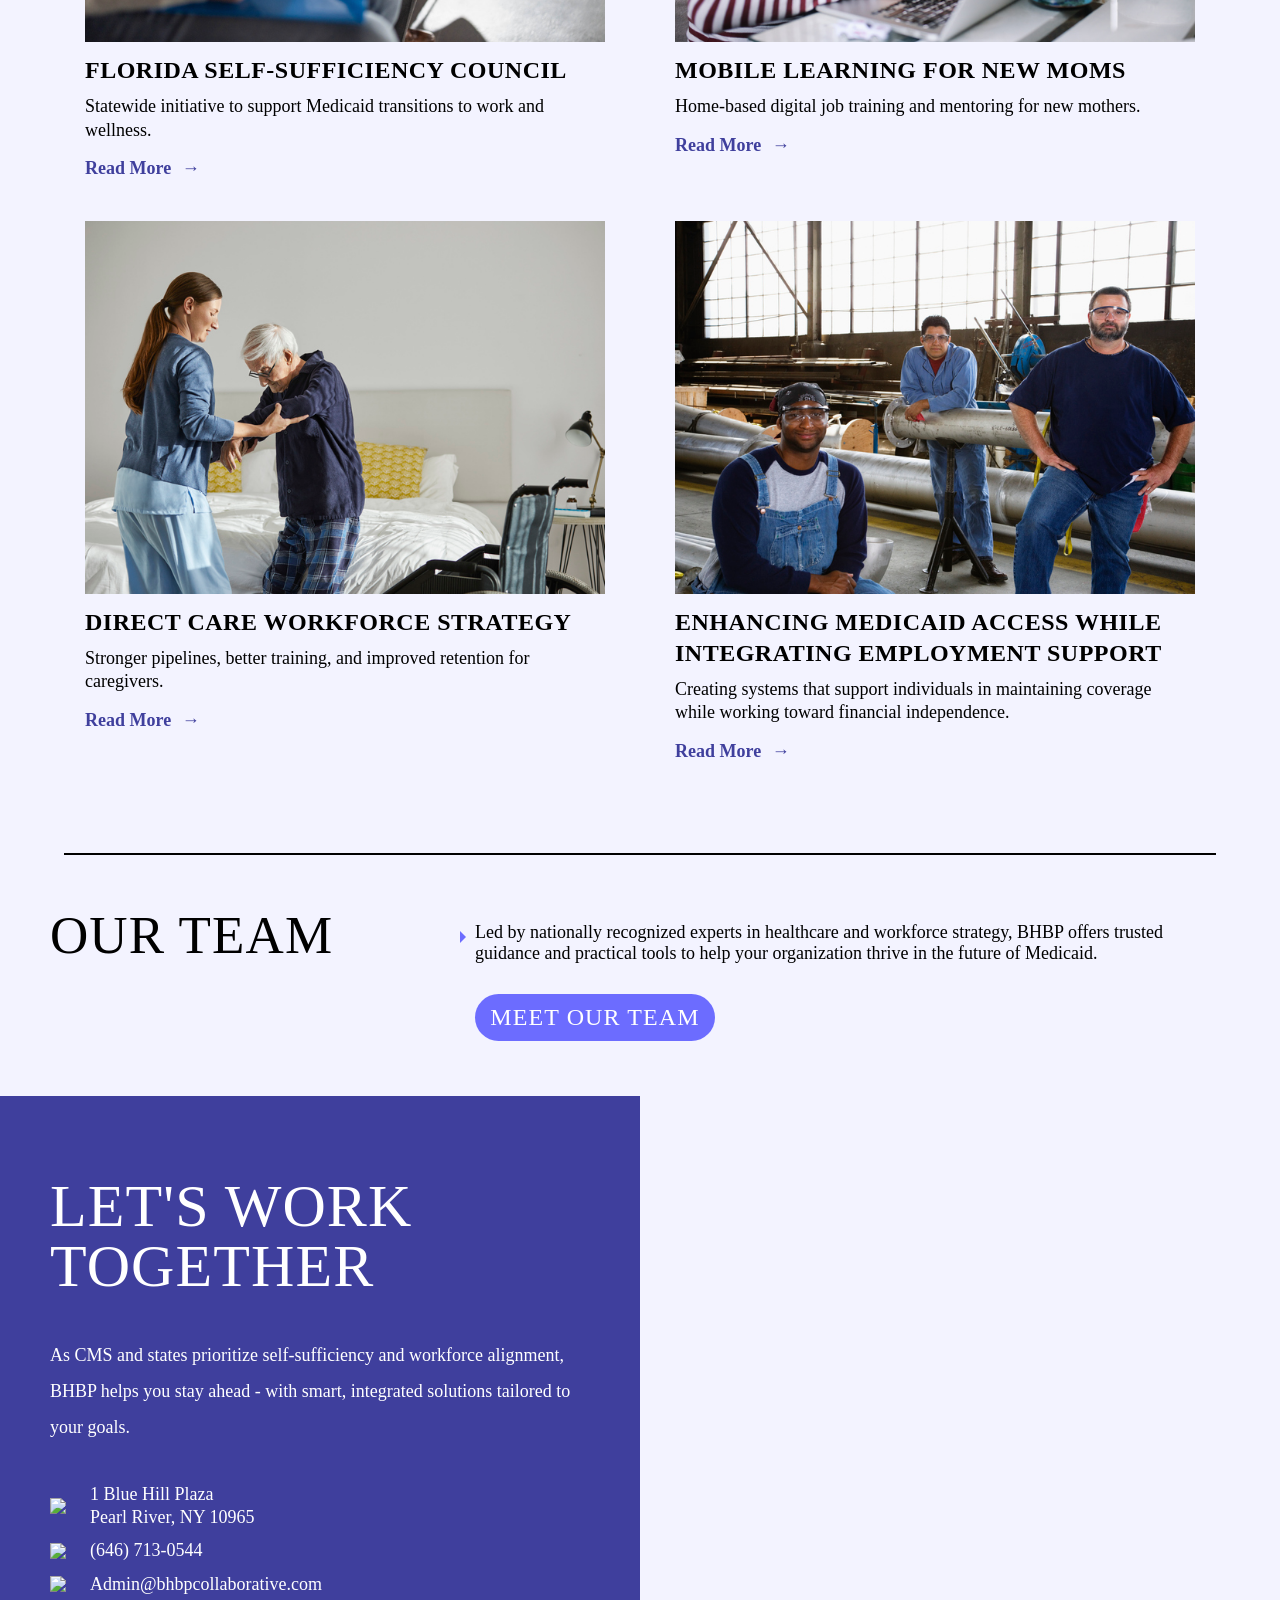
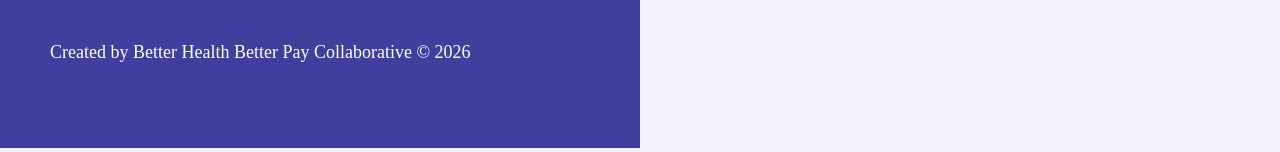
==== commit cf75a2b3: "Lawyer updates 2 - ascend score" ====
--- a/index.html
+++ b/index.html
@@ -26,7 +26,8 @@
         <p class="white-text">
           <strong> Measuring Self-Sufficiency. Tracking Progress. Informing Action. </strong>
           <br><br>
-          A standardized assessment and scoring tool for organizations working to improve individual stability and economic outcomes.
+          A standardized assessment and scoring tool used to personalize healthcare and the provision of medical information concerning social determinants of health
+          by evaluating and tracking member self-sufficiency.
         </p>
         <a href="mailto:Admin@bhbpcollaborative.com">
           <button class="white purple-text">
@@ -42,28 +43,31 @@
 
 
   <div class="section-1">
-      <h2>
-        Ascend Score<sup>TM</sup>
-      </h2>
+
+      <img class="logo" src="images/ascend.png" style="background:none;">
+
         <p>
-          The Ascend Score™ helps healthcare organizations, government agencies, and community partners establish a baseline of individual self-sufficiency, measure changes over time, and identify opportunities for additional support.
+          Better Health Better Pay Collaborative helps healthcare organizations, government agencies, and community partners establish a baseline of individual self-sufficiency, measure changes over time,
+          and identify opportunities for additional support through the collection, reporting, and analysis of healthcare data related to social determinants of health and economic self-sufficiency.
+         <br><br>
+         Our services provide administrative and care coordination support to healthcare organizations, including Medicaid managed care organizations, by helping them understand and interpret member self-sufficiency data
+         and related Medicaid outcomes. Better Health Better Pay Collaborative offers implementation guidance and technical assistance to participating organizations.
+
           <br><br>
-          Better Health Better Pay Collaborative offers licensing of the Ascend Score™ assessment and scoring materials, with implementation guidance and technical assistance available to participating organizations.
-         <br><br>
-          <strong><a href="mailto:admin@bhbpcollaborative.com">Contact us</a> to learn more about licensing the Ascend Score™ for your organization.</strong>          <br><br>
+
+          <strong><a href="mailto:admin@bhbpcollaborative.com">Contact us</a> to learn more about licensing health care advisory services for tracking self-sufficiency and related outcomes.</strong>          <br><br>
         </p>
 
     </div>
 
   <div class="section-what-we-do">
-    <h2>
-      What We Do
-    </h2>
+    <img class="logo" src="images/ascend.png">
+
     <p>
       We help organizations improve health and economic outcomes, especially for Medicaid populations.
     </p>
     <ul>
-      <li>Align healthcare, workforce, and human services systems through cross-sector coordination, data collection, analysis, and reporting.</li>
+      <li>Align healthcare, workforce, and human services systems through the collection, reporting and analysis of healthcare-related survey data.</li>
       <li>Strengthen the direct care workforce through recruitment, training, and retention initiatives.</li>
       <li>Support Medicaid demonstrations, quality improvement initiatives, and partnerships with community organizations.</li>
     </ul>
--- a/bhbp.css
+++ b/bhbp.css
@@ -114,7 +114,7 @@
 .logo {
   width: 190px;
   margin-bottom: 10px;
-  background: white;
+  background: #f3f3ff;
   border-radius: 10px;
 }
 
@@ -199,6 +199,7 @@
     margin-bottom: 65px;
     letter-spacing: 1.3px;
     color: #23236f;
+    line-height: 25px;
 }
 .banner strong {
   font-size: 21px;
@@ -437,6 +438,9 @@
     padding: 62px;
     max-width: 1200px;
     margin: 0 auto 36px;
+    flex-direction: column;
+    align-items: center;
+    display: flex;
 }
 .team-intro h1 {
   margin: 0;
@@ -752,7 +756,6 @@
 @media screen and (max-width: 700px) {
   .logo {
     margin: 0 auto;
-    background: #8282ff;
     padding: 10px;
     border-radius: 7px;
   }
